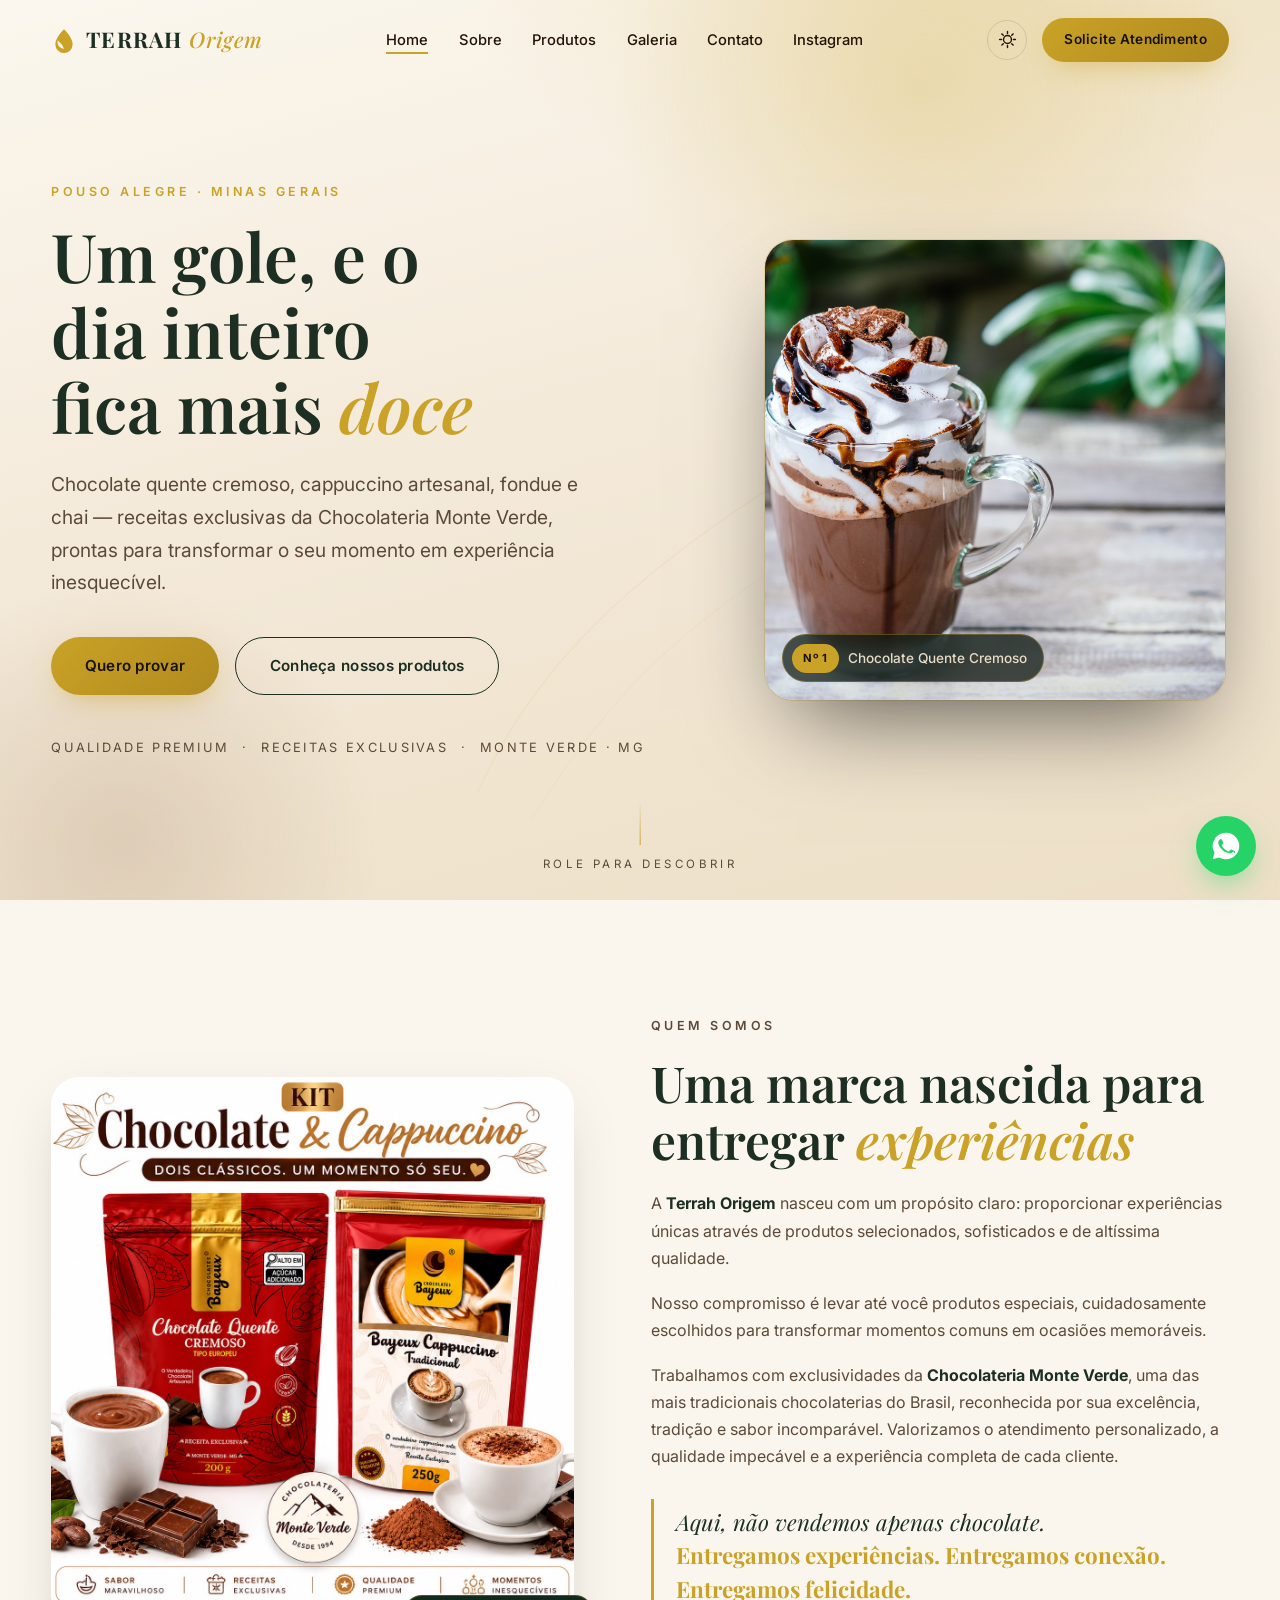
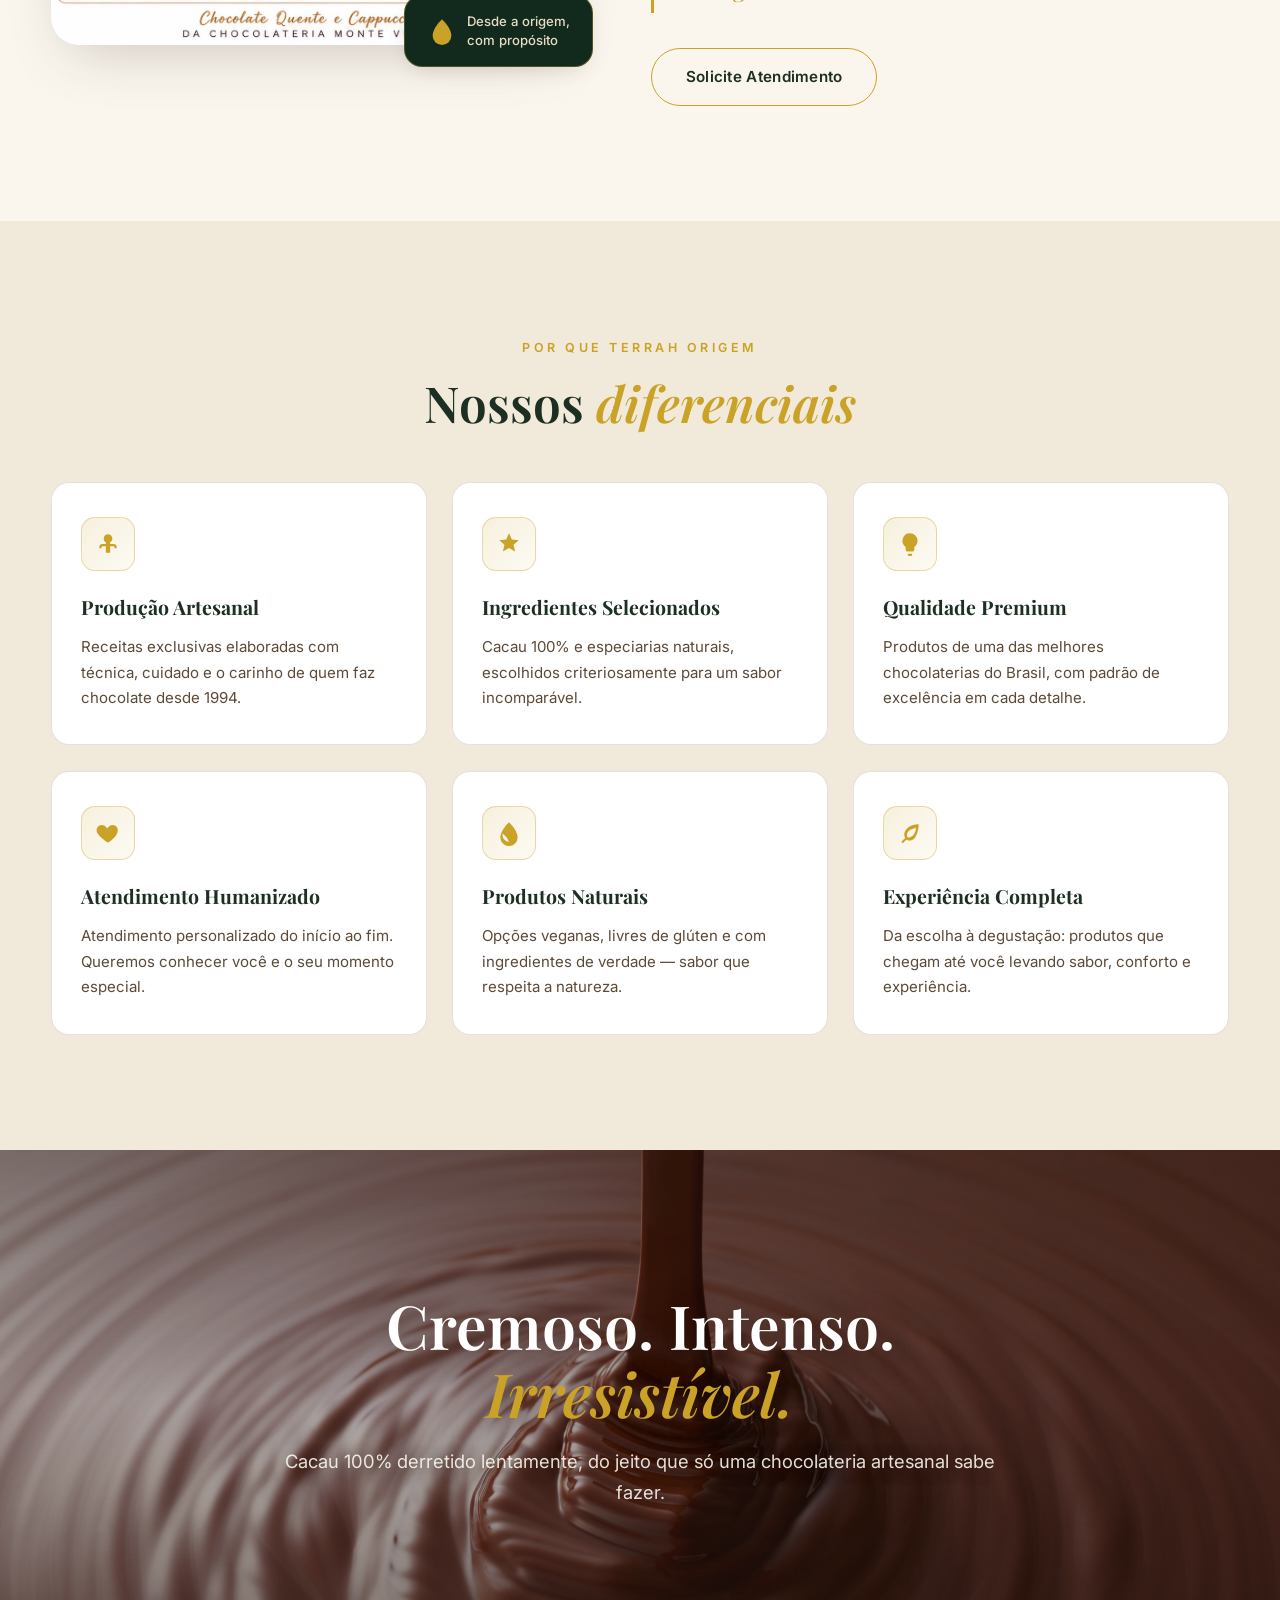
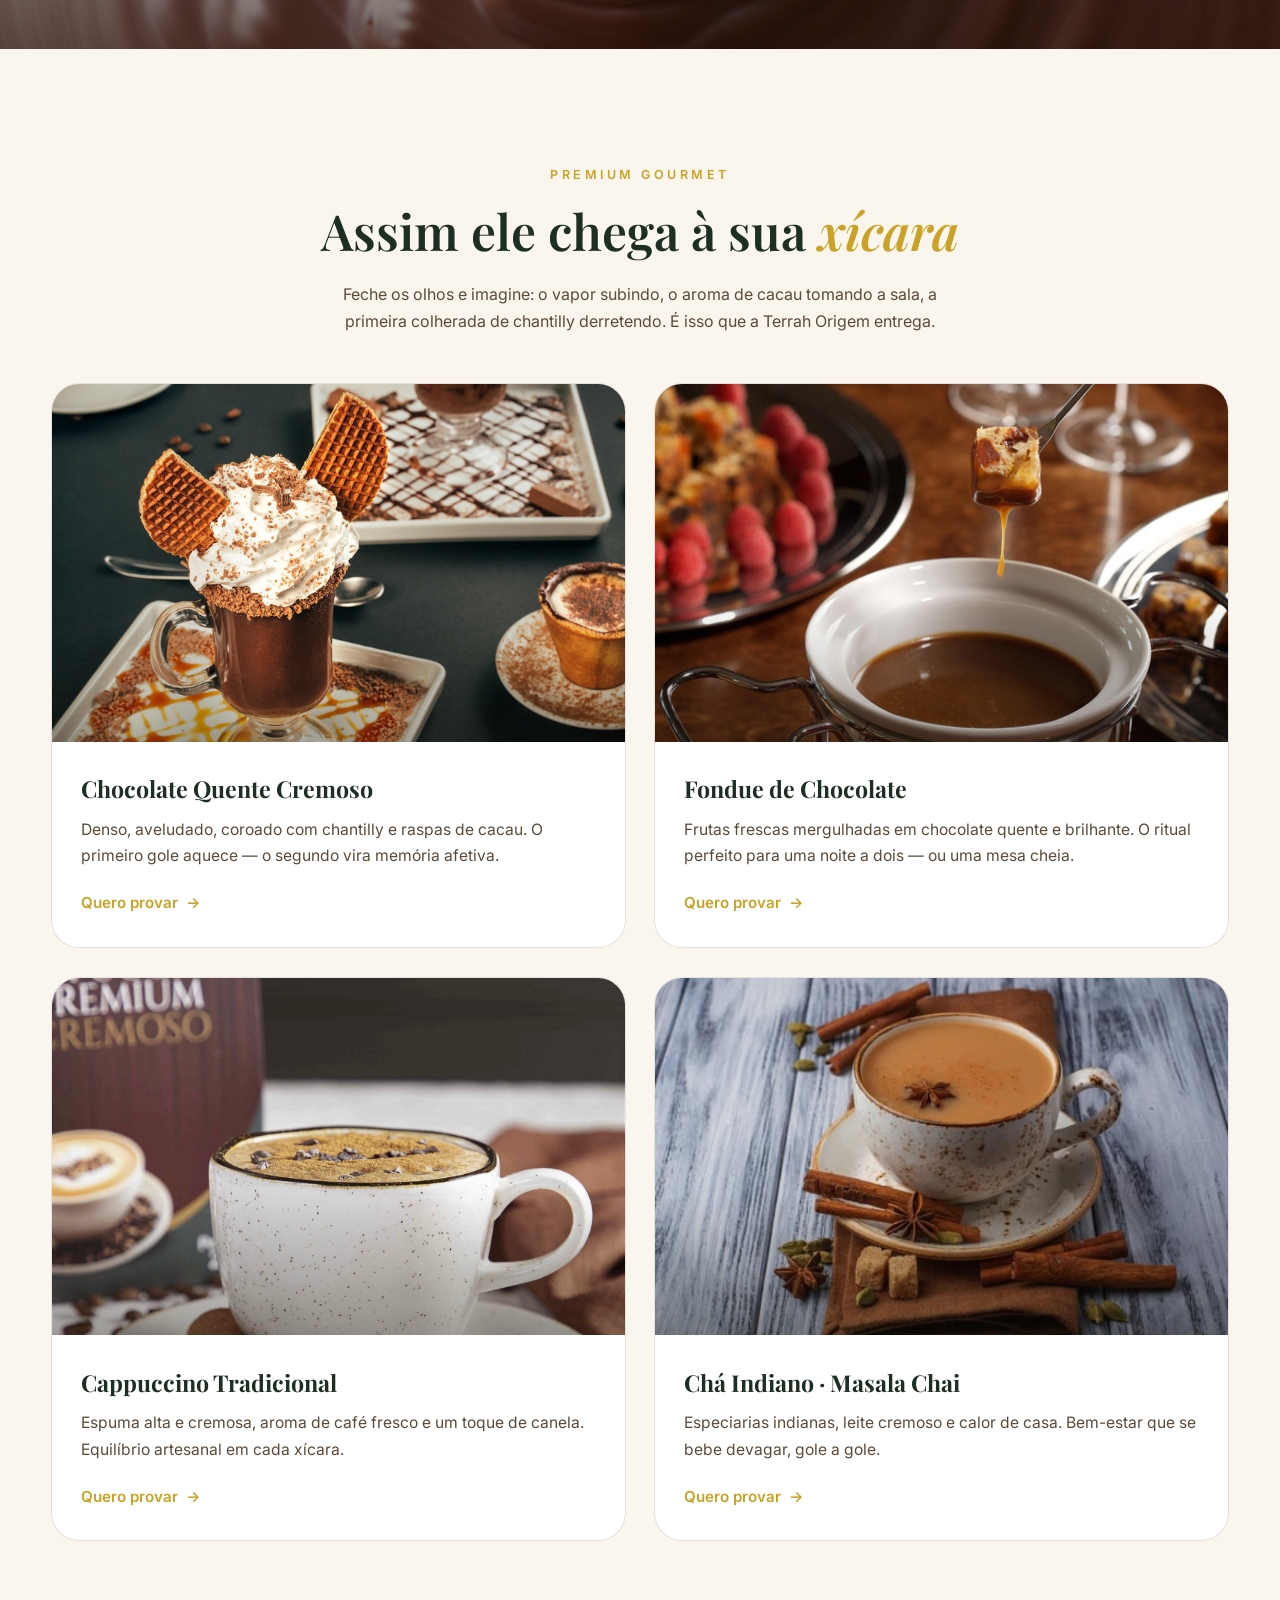
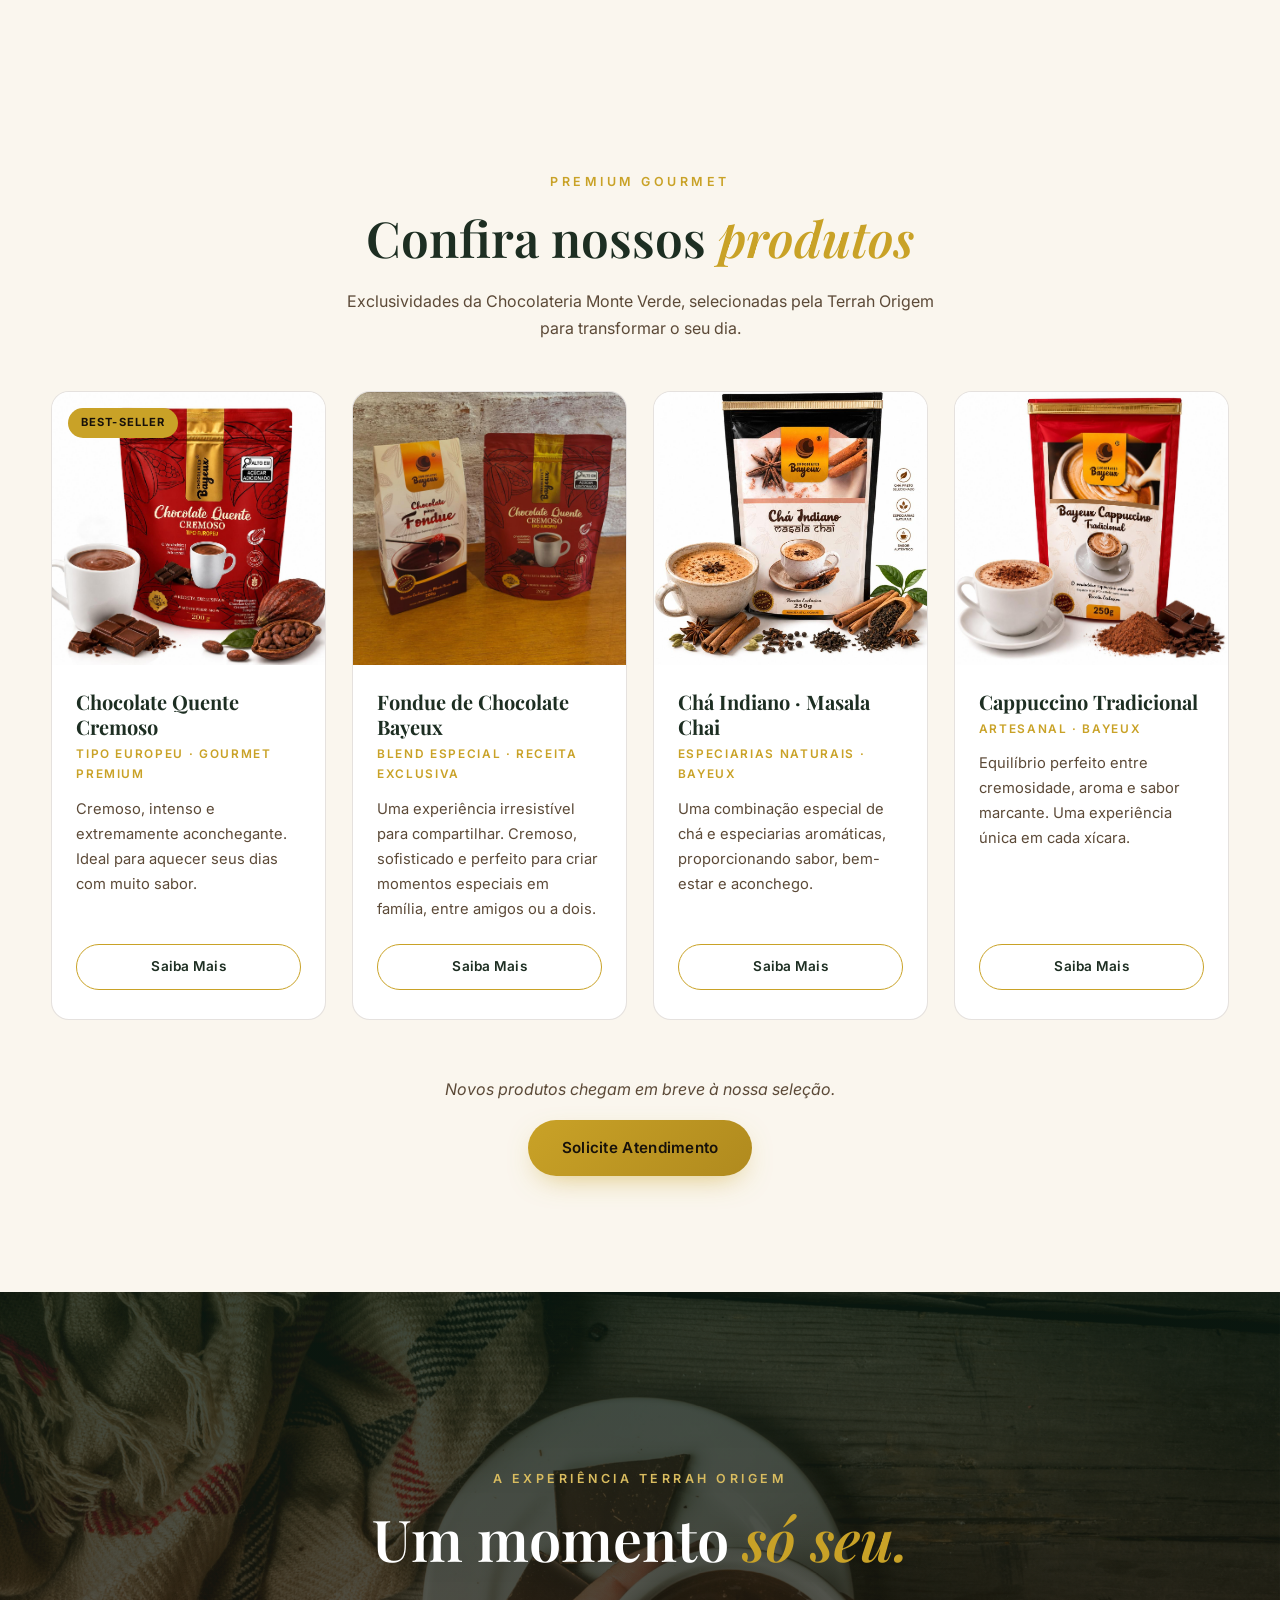
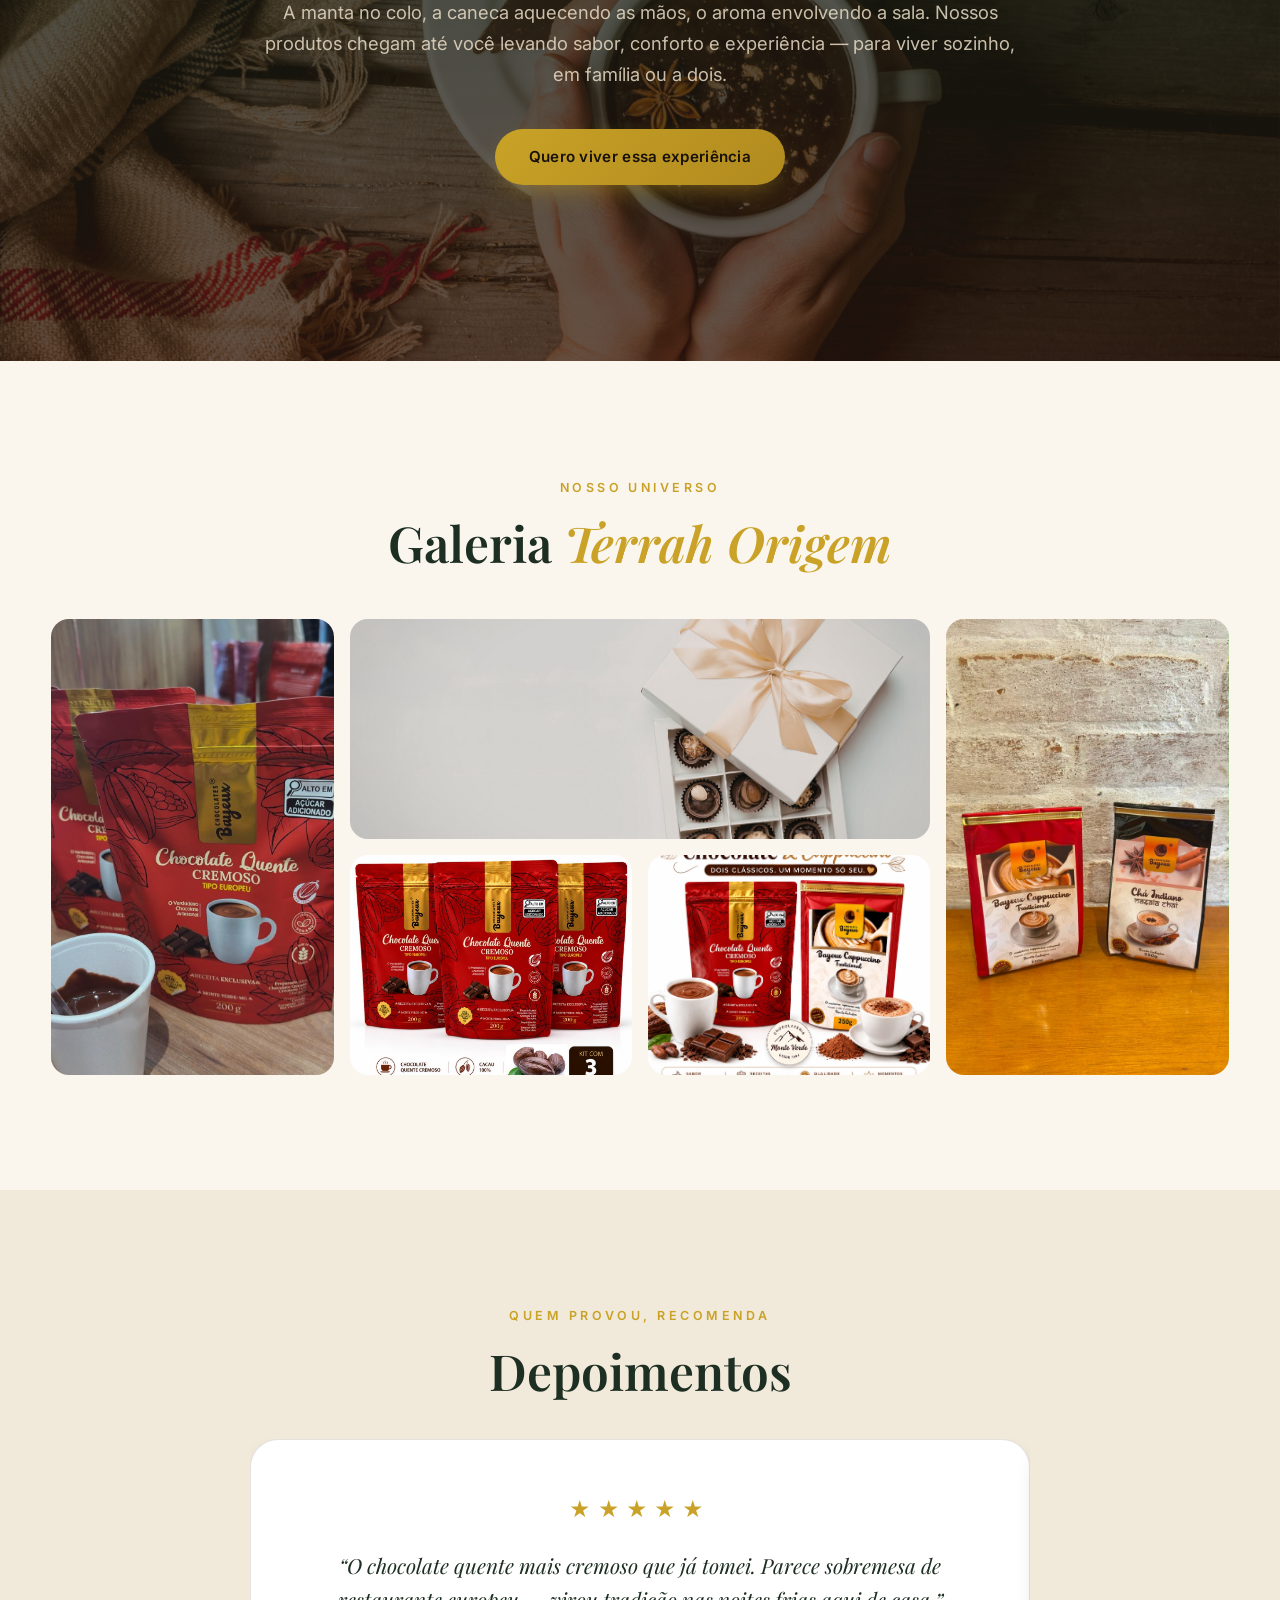
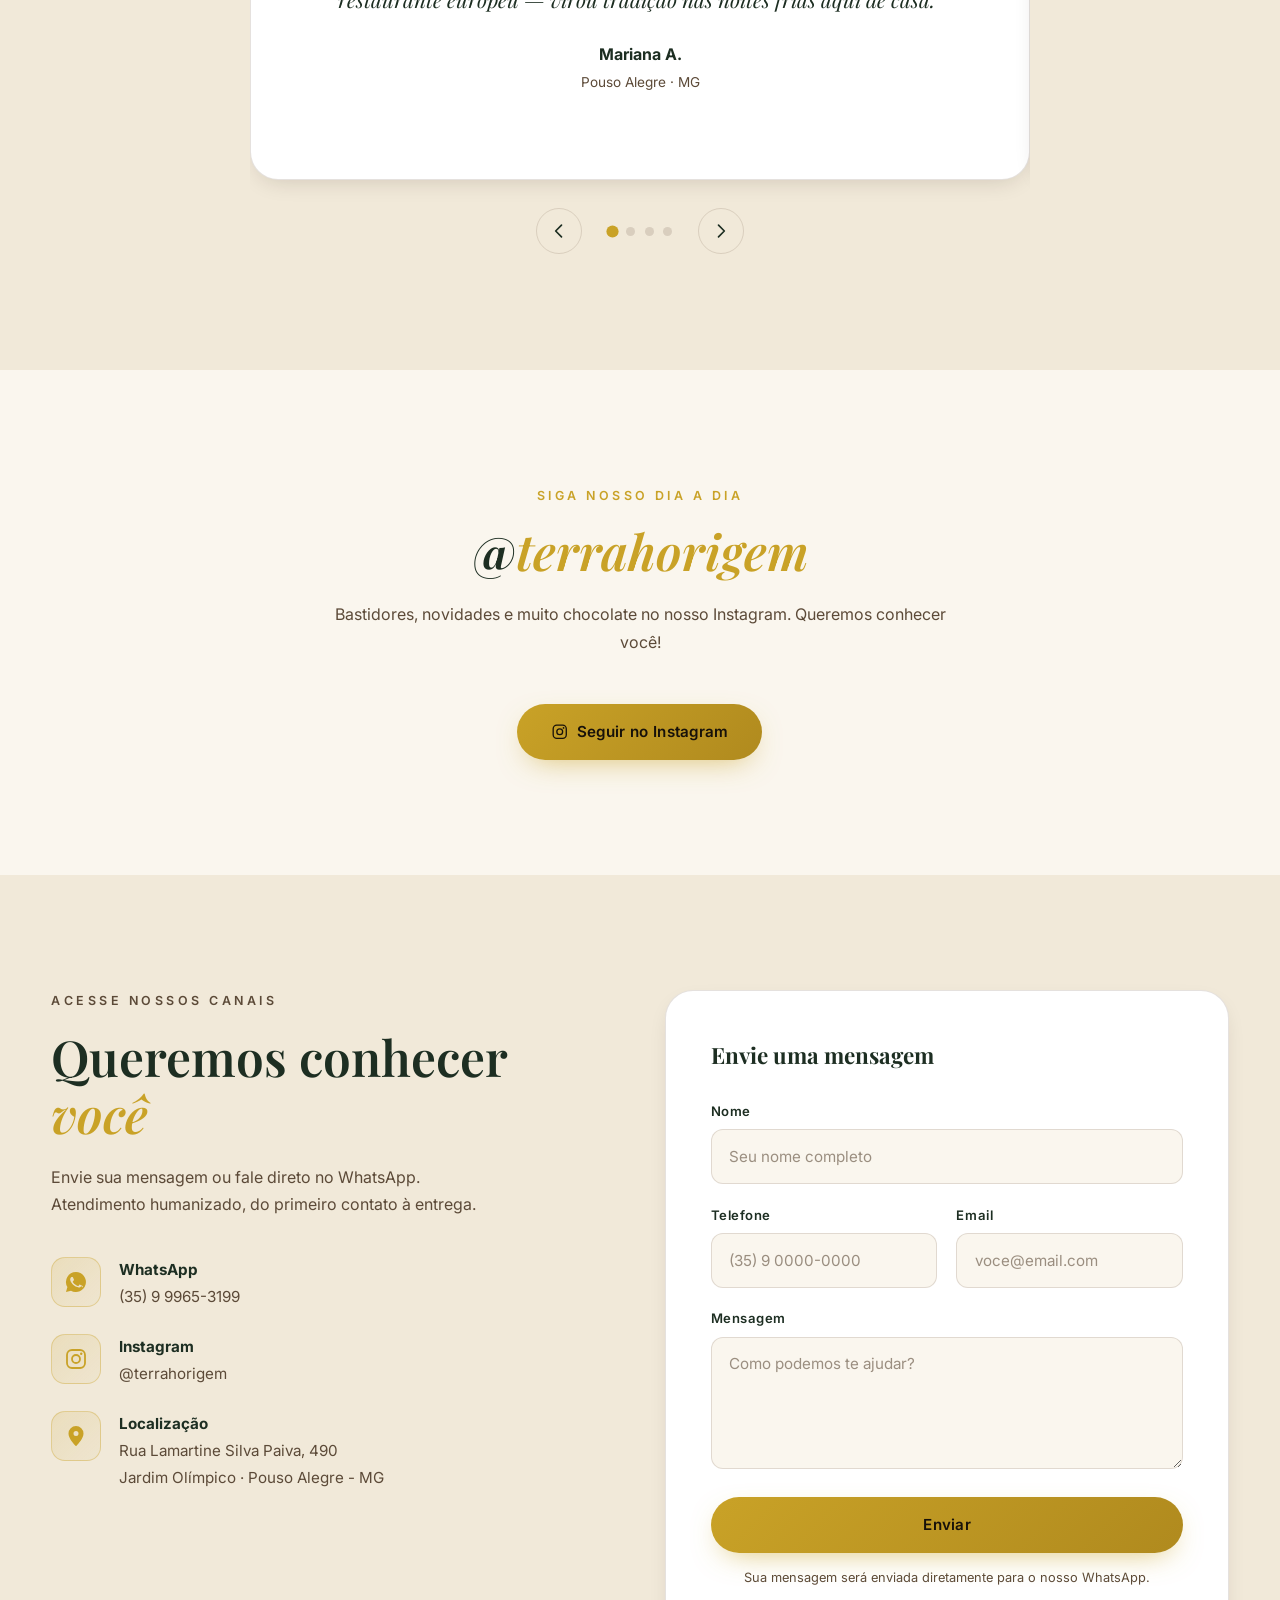
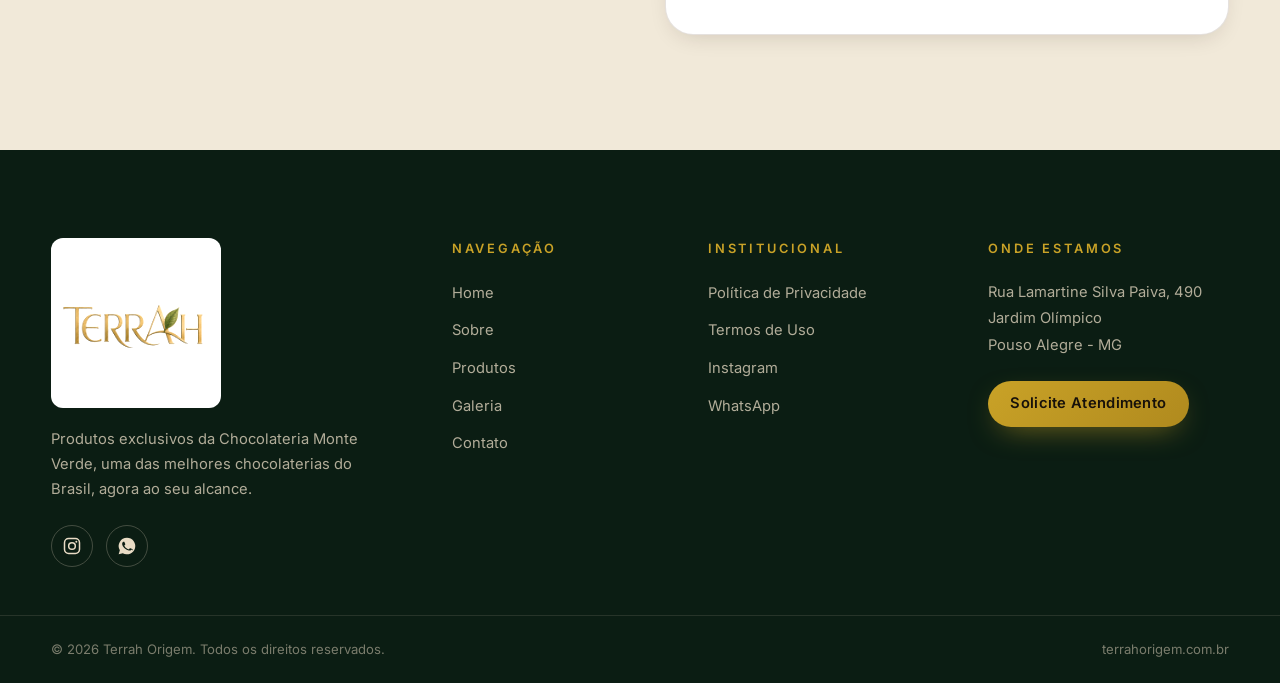
==== index.html @ 40660ec0 "Site institucional Terrah Origem Co-Authored-By: Claude Fable 5 <noreply@anthropic.com>" ====
<!DOCTYPE html>
<html lang="pt-BR">
<head>
  <meta charset="UTF-8">
  <meta name="viewport" content="width=device-width, initial-scale=1.0">

  <!-- SEO -->
  <title>Terrah Origem — Experiências em Chocolate Premium | Pouso Alegre - MG</title>
  <meta name="description" content="Terrah Origem: produtos exclusivos da Chocolateria Monte Verde, uma das melhores chocolaterias do Brasil. Chocolate quente cremoso, cappuccino artesanal, fondue e chá indiano. Transforme momentos simples em experiências inesquecíveis.">
  <meta name="keywords" content="Terrah Origem, chocolate premium, chocolate quente cremoso, cappuccino artesanal, fondue de chocolate, masala chai, Chocolateria Monte Verde, Bayeux, Pouso Alegre MG">
  <link rel="canonical" href="https://www.terrahorigem.com.br/">
  <meta name="robots" content="index, follow">
  <meta name="theme-color" content="#122A1D">

  <!-- Open Graph -->
  <meta property="og:type" content="website">
  <meta property="og:url" content="https://www.terrahorigem.com.br/">
  <meta property="og:title" content="Terrah Origem — Experiências em Chocolate Premium">
  <meta property="og:description" content="Produtos exclusivos da Chocolateria Monte Verde, agora ao seu alcance. Transforme momentos simples em experiências inesquecíveis.">
  <meta property="og:image" content="https://www.terrahorigem.com.br/img/chocolate-quente-servido.jpg">
  <meta property="og:locale" content="pt_BR">
  <meta property="og:site_name" content="Terrah Origem">

  <!-- Twitter Cards -->
  <meta name="twitter:card" content="summary_large_image">
  <meta name="twitter:title" content="Terrah Origem — Experiências em Chocolate Premium">
  <meta name="twitter:description" content="Produtos exclusivos da Chocolateria Monte Verde, agora ao seu alcance.">
  <meta name="twitter:image" content="https://www.terrahorigem.com.br/img/chocolate-quente-servido.jpg">

  <!-- Favicon -->
  <link rel="icon" type="image/svg+xml" href="favicon.svg">

  <!-- Fonts -->
  <link rel="preconnect" href="https://fonts.googleapis.com">
  <link rel="preconnect" href="https://fonts.gstatic.com" crossorigin>
  <link href="https://fonts.googleapis.com/css2?family=Playfair+Display:ital,wght@0,500;0,600;0,700;1,500&family=Inter:wght@400;500;600&display=swap" rel="stylesheet">

  <link rel="stylesheet" href="css/style.css">

  <!-- JSON-LD: Organization + LocalBusiness -->
  <script type="application/ld+json">
  {
    "@context": "https://schema.org",
    "@graph": [
      {
        "@type": "Organization",
        "@id": "https://www.terrahorigem.com.br/#organization",
        "name": "Terrah Origem",
        "url": "https://www.terrahorigem.com.br/",
        "logo": "https://www.terrahorigem.com.br/img/logo-terrah.jpg",
        "slogan": "Transforme momentos simples em experiências inesquecíveis",
        "sameAs": ["https://www.instagram.com/terrahorigem"]
      },
      {
        "@type": "LocalBusiness",
        "@id": "https://www.terrahorigem.com.br/#localbusiness",
        "name": "Terrah Origem",
        "image": "https://www.terrahorigem.com.br/img/kit-chocolate-cappuccino.jpg",
        "url": "https://www.terrahorigem.com.br/",
        "telephone": "+5535999653199",
        "priceRange": "$$",
        "address": {
          "@type": "PostalAddress",
          "streetAddress": "Rua Lamartine Silva Paiva, 490 - Jardim Olímpico",
          "addressLocality": "Pouso Alegre",
          "addressRegion": "MG",
          "addressCountry": "BR"
        },
        "parentOrganization": { "@id": "https://www.terrahorigem.com.br/#organization" }
      }
    ]
  }
  </script>
</head>
<body>

  <a class="skip-link" href="#conteudo">Ir para o conteúdo</a>

  <!-- ============ HEADER ============ -->
  <header class="header" id="header">
    <nav class="nav container" aria-label="Navegação principal">
      <a href="#inicio" class="brand" aria-label="Terrah Origem — início">
        <svg class="brand__leaf" viewBox="0 0 24 24" aria-hidden="true"><path d="M12 2C7 7 4 12 4 16a8 8 0 0 0 16 0c0-4-3-9-8-14Zm0 18a6 6 0 0 1-6-6c0-.5.05-1 .16-1.6C8.5 14.6 10.9 16.5 12 20Z" fill="currentColor"/></svg>
        <span class="brand__name">Terrah <em>Origem</em></span>
      </a>

      <ul class="nav__list" id="navList">
        <li><a class="nav__link" href="#inicio">Home</a></li>
        <li><a class="nav__link" href="#sobre">Sobre</a></li>
        <li><a class="nav__link" href="#produtos">Produtos</a></li>
        <li><a class="nav__link" href="#galeria">Galeria</a></li>
        <li><a class="nav__link" href="#contato">Contato</a></li>
        <li><a class="nav__link" href="https://www.instagram.com/terrahorigem" target="_blank" rel="noopener">Instagram</a></li>
      </ul>

      <div class="nav__actions">
        <button class="theme-toggle" id="themeToggle" aria-label="Alternar modo escuro" title="Modo claro / escuro">
          <svg class="icon-sun" viewBox="0 0 24 24" aria-hidden="true"><circle cx="12" cy="12" r="5" fill="none" stroke="currentColor" stroke-width="1.8"/><path d="M12 2v2.5M12 19.5V22M4.9 4.9l1.8 1.8M17.3 17.3l1.8 1.8M2 12h2.5M19.5 12H22M4.9 19.1l1.8-1.8M17.3 6.7l1.8-1.8" stroke="currentColor" stroke-width="1.8" stroke-linecap="round"/></svg>
          <svg class="icon-moon" viewBox="0 0 24 24" aria-hidden="true"><path d="M20.5 14.5A8.5 8.5 0 0 1 9.5 3.5a8.5 8.5 0 1 0 11 11Z" fill="none" stroke="currentColor" stroke-width="1.8" stroke-linejoin="round"/></svg>
        </button>
        <a class="btn btn--gold btn--sm nav__cta" href="https://wa.me/5535999653199?text=Ol%C3%A1!%20Vim%20pelo%20site%20da%20Terrah%20Origem%20e%20gostaria%20de%20um%20atendimento." target="_blank" rel="noopener">Solicite Atendimento</a>
        <button class="nav__burger" id="navBurger" aria-label="Abrir menu" aria-expanded="false" aria-controls="navList">
          <span></span><span></span><span></span>
        </button>
      </div>
    </nav>
  </header>

  <main id="conteudo">

    <!-- ============ HERO ============ -->
    <section class="hero" id="inicio" aria-label="Apresentação Terrah Origem">
      <div class="hero__bg" aria-hidden="true">
        <span class="hero__glow hero__glow--1"></span>
        <span class="hero__glow hero__glow--2"></span>
        <svg class="hero__leaves" viewBox="0 0 400 400" aria-hidden="true"><path d="M80 320c40-90 110-160 240-240" stroke="currentColor" stroke-width="1" fill="none" opacity=".35"/><path d="M120 340c50-80 100-140 220-210" stroke="currentColor" stroke-width="1" fill="none" opacity=".2"/></svg>
      </div>

      <div class="container hero__grid">
        <div class="hero__content">
          <p class="eyebrow reveal">Pouso Alegre · Minas Gerais</p>
          <h1 class="hero__title reveal delay-1">Um gole, e o dia inteiro fica mais <span class="text-gold">doce</span></h1>
          <p class="hero__subtitle reveal delay-2">Chocolate quente cremoso, cappuccino artesanal, fondue e chai — receitas exclusivas da Chocolateria Monte Verde, prontas para transformar o seu momento em experiência inesquecível.</p>
          <div class="hero__actions reveal delay-3">
            <a href="#gourmet" class="btn btn--gold">Quero provar</a>
            <a href="#produtos" class="btn btn--ghost">Conheça nossos produtos</a>
          </div>
          <ul class="hero__badges reveal delay-4" aria-label="Selos de qualidade">
            <li>Qualidade Premium</li>
            <li aria-hidden="true">·</li>
            <li>Receitas Exclusivas</li>
            <li aria-hidden="true">·</li>
            <li>Monte Verde · MG</li>
          </ul>
        </div>

        <div class="hero__visual reveal delay-2" data-parallax="0.06">
          <figure class="hero__card">
            <img src="img/chocolate-quente-servido.jpg" alt="Chocolate quente cremoso servido com chantilly, calda de chocolate e cacau polvilhado" width="640" height="640" fetchpriority="high">
            <figcaption class="hero__tag"><span>Nº 1</span> Chocolate Quente Cremoso</figcaption>
          </figure>
        </div>
      </div>

      <a class="hero__scroll" href="#sobre" aria-label="Rolar para a próxima seção">
        <span class="hero__scroll-line" aria-hidden="true"></span> role para descobrir
      </a>
    </section>

    <!-- ============ SOBRE ============ -->
    <section class="about section" id="sobre">
      <div class="container about__grid">
        <div class="about__media reveal">
          <img src="img/kit-chocolate-cappuccino.jpg" alt="Kit Chocolate Quente e Cappuccino da Chocolateria Monte Verde" loading="lazy" width="900" height="900">
          <div class="about__stamp" aria-hidden="true">
            <svg viewBox="0 0 24 24"><path d="M12 2C7 7 4 12 4 16a8 8 0 0 0 16 0c0-4-3-9-8-14Z" fill="currentColor"/></svg>
            <span>Desde a origem,<br>com propósito</span>
          </div>
        </div>

        <div class="about__content">
          <p class="eyebrow reveal">Quem somos</p>
          <h2 class="section__title reveal delay-1">Uma marca nascida para entregar <span class="text-gold">experiências</span></h2>
          <p class="reveal delay-2">A <strong>Terrah Origem</strong> nasceu com um propósito claro: proporcionar experiências únicas através de produtos selecionados, sofisticados e de altíssima qualidade.</p>
          <p class="reveal delay-2">Nosso compromisso é levar até você produtos especiais, cuidadosamente escolhidos para transformar momentos comuns em ocasiões memoráveis.</p>
          <p class="reveal delay-3">Trabalhamos com exclusividades da <strong>Chocolateria Monte Verde</strong>, uma das mais tradicionais chocolaterias do Brasil, reconhecida por sua excelência, tradição e sabor incomparável. Valorizamos o atendimento personalizado, a qualidade impecável e a experiência completa de cada cliente.</p>

          <blockquote class="about__quote reveal delay-3">
            Aqui, não vendemos apenas chocolate.<br>
            <strong>Entregamos experiências. Entregamos conexão. Entregamos felicidade.</strong>
          </blockquote>

          <a href="https://wa.me/5535999653199?text=Ol%C3%A1!%20Quero%20conhecer%20os%20produtos%20da%20Terrah%20Origem." class="btn btn--outline reveal delay-4" target="_blank" rel="noopener">Solicite Atendimento</a>
        </div>
      </div>
    </section>

    <!-- ============ DIFERENCIAIS ============ -->
    <section class="features section section--tinted" aria-labelledby="dif-title">
      <div class="container">
        <p class="eyebrow center reveal">Por que Terrah Origem</p>
        <h2 class="section__title center reveal delay-1" id="dif-title">Nossos <span class="text-gold">diferenciais</span></h2>

        <div class="features__grid">
          <article class="feature-card reveal">
            <div class="feature-card__icon" aria-hidden="true"><svg viewBox="0 0 24 24"><path d="M12 3a4 4 0 0 1 4 4c0 1.5-.8 2.7-2 3.4V12h3a3 3 0 0 1 3 3v1h-2v-1a1 1 0 0 0-1-1h-3v6h-4v-6H7a1 1 0 0 0-1 1v1H4v-1a3 3 0 0 1 3-3h3v-1.6A4 4 0 0 1 12 3Z" fill="currentColor"/></svg></div>
            <h3>Produção Artesanal</h3>
            <p>Receitas exclusivas elaboradas com técnica, cuidado e o carinho de quem faz chocolate desde 1994.</p>
          </article>

          <article class="feature-card reveal delay-1">
            <div class="feature-card__icon" aria-hidden="true"><svg viewBox="0 0 24 24"><path d="m12 2 2.6 5.9 6.4.6-4.8 4.3 1.4 6.2L12 15.8 6.4 19l1.4-6.2L3 8.5l6.4-.6L12 2Z" fill="currentColor"/></svg></div>
            <h3>Ingredientes Selecionados</h3>
            <p>Cacau 100% e especiarias naturais, escolhidos criteriosamente para um sabor incomparável.</p>
          </article>

          <article class="feature-card reveal delay-2">
            <div class="feature-card__icon" aria-hidden="true"><svg viewBox="0 0 24 24"><path d="M12 2a7 7 0 0 1 7 7c0 2.4-1.2 4.4-3 5.7V17a2 2 0 0 1-2 2h-4a2 2 0 0 1-2-2v-2.3A7 7 0 0 1 12 2Zm-2 19h4v1a1 1 0 0 1-1 1h-2a1 1 0 0 1-1-1v-1Z" fill="currentColor"/></svg></div>
            <h3>Qualidade Premium</h3>
            <p>Produtos de uma das melhores chocolaterias do Brasil, com padrão de excelência em cada detalhe.</p>
          </article>

          <article class="feature-card reveal">
            <div class="feature-card__icon" aria-hidden="true"><svg viewBox="0 0 24 24"><path d="M12 21s-7.5-4.6-10-9.2C.5 8 2.6 4.5 6.2 4.5c2 0 3.6 1 4.6 2.6.2.4.8.4 1 0 1-1.6 2.6-2.6 4.6-2.6 3.6 0 5.7 3.5 4.2 7.3C19.5 16.4 12 21 12 21Z" fill="currentColor"/></svg></div>
            <h3>Atendimento Humanizado</h3>
            <p>Atendimento personalizado do início ao fim. Queremos conhecer você e o seu momento especial.</p>
          </article>

          <article class="feature-card reveal delay-1">
            <div class="feature-card__icon" aria-hidden="true"><svg viewBox="0 0 24 24"><path d="M12 2C7 7 4 12 4 16a8 8 0 0 0 16 0c0-4-3-9-8-14Zm0 18a6 6 0 0 1-6-6c0-.5.05-1 .16-1.6C8.5 14.6 10.9 16.5 12 20Z" fill="currentColor"/></svg></div>
            <h3>Produtos Naturais</h3>
            <p>Opções veganas, livres de glúten e com ingredientes de verdade — sabor que respeita a natureza.</p>
          </article>

          <article class="feature-card reveal delay-2">
            <div class="feature-card__icon" aria-hidden="true"><svg viewBox="0 0 24 24"><path d="M20 4s-7 0-11 4c-2.5 2.5-3 6-1.5 8.5L4 20l1.4 1.4 3.1-3.1C11 19.5 14 19 16 17c4-4 4-13 4-13ZM9.9 16.1C8.5 14.7 9 12 11 10c1.6-1.6 4.6-2.3 6.6-2.6-.3 2-1 5-2.6 6.6-2 2-4.7 2.5-5.1 2.1Z" fill="currentColor"/></svg></div>
            <h3>Experiência Completa</h3>
            <p>Da escolha à degustação: produtos que chegam até você levando sabor, conforto e experiência.</p>
          </article>
        </div>
      </div>
    </section>

    <!-- ============ FAIXA CHOCOLATE ============ -->
    <section class="choco-band" aria-labelledby="choco-title">
      <div class="choco-band__bg" data-parallax-bg aria-hidden="true"></div>
      <div class="choco-band__overlay" aria-hidden="true"></div>
      <div class="container choco-band__content">
        <h2 class="choco-band__title reveal" id="choco-title">Cremoso. Intenso.<br><span class="text-gold">Irresistível.</span></h2>
        <p class="choco-band__text reveal delay-1">Cacau 100% derretido lentamente, do jeito que só uma chocolateria artesanal sabe fazer.</p>
      </div>
    </section>

    <!-- ============ PREMIUM GOURMET (PRODUTO ACABADO) ============ -->
    <section class="gourmet section" id="gourmet" aria-labelledby="gourmet-title">
      <div class="container">
        <p class="eyebrow center reveal">Premium Gourmet</p>
        <h2 class="section__title center reveal delay-1" id="gourmet-title">Assim ele chega à sua <span class="text-gold">xícara</span></h2>
        <p class="section__lead center reveal delay-2">Feche os olhos e imagine: o vapor subindo, o aroma de cacau tomando a sala, a primeira colherada de chantilly derretendo. É isso que a Terrah Origem entrega.</p>

        <div class="gourmet__grid">
          <article class="gourmet-card reveal">
            <div class="gourmet-card__media">
              <img src="img/chocolate-gourmet-servido.jpg" alt="Chocolate quente gourmet servido em taça com chantilly, raspas de chocolate e waffles" loading="lazy" width="768" height="512">
            </div>
            <div class="gourmet-card__body">
              <h3>Chocolate Quente Cremoso</h3>
              <p>Denso, aveludado, coroado com chantilly e raspas de cacau. O primeiro gole aquece — o segundo vira memória afetiva.</p>
              <a class="gourmet-card__cta" href="https://wa.me/5535999653199?text=Ol%C3%A1!%20Quero%20provar%20o%20Chocolate%20Quente%20Cremoso%20da%20Terrah%20Origem." target="_blank" rel="noopener">Quero provar <span aria-hidden="true">→</span></a>
            </div>
          </article>

          <article class="gourmet-card reveal delay-1">
            <div class="gourmet-card__media">
              <img src="img/fondue-servido.jpg" alt="Fondue de chocolate servido em rechaud com frutas e pedaços de bolo mergulhados na calda" loading="lazy" width="560" height="837">
            </div>
            <div class="gourmet-card__body">
              <h3>Fondue de Chocolate</h3>
              <p>Frutas frescas mergulhadas em chocolate quente e brilhante. O ritual perfeito para uma noite a dois — ou uma mesa cheia.</p>
              <a class="gourmet-card__cta" href="https://wa.me/5535999653199?text=Ol%C3%A1!%20Quero%20provar%20o%20Fondue%20de%20Chocolate%20Bayeux." target="_blank" rel="noopener">Quero provar <span aria-hidden="true">→</span></a>
            </div>
          </article>

          <article class="gourmet-card reveal delay-2">
            <div class="gourmet-card__media">
              <img src="img/cappuccino-servido.jpg" alt="Cappuccino cremoso servido em xícara com espuma, cacau e canela em pau" loading="lazy" width="750" height="750">
            </div>
            <div class="gourmet-card__body">
              <h3>Cappuccino Tradicional</h3>
              <p>Espuma alta e cremosa, aroma de café fresco e um toque de canela. Equilíbrio artesanal em cada xícara.</p>
              <a class="gourmet-card__cta" href="https://wa.me/5535999653199?text=Ol%C3%A1!%20Quero%20provar%20o%20Cappuccino%20Tradicional%20Bayeux." target="_blank" rel="noopener">Quero provar <span aria-hidden="true">→</span></a>
            </div>
          </article>

          <article class="gourmet-card reveal delay-3">
            <div class="gourmet-card__media">
              <img src="img/cha-servido.jpg" alt="Chá indiano masala chai servido em xícara com canela, anis estrelado e especiarias ao redor" loading="lazy" width="525" height="350">
            </div>
            <div class="gourmet-card__body">
              <h3>Chá Indiano · Masala Chai</h3>
              <p>Especiarias indianas, leite cremoso e calor de casa. Bem-estar que se bebe devagar, gole a gole.</p>
              <a class="gourmet-card__cta" href="https://wa.me/5535999653199?text=Ol%C3%A1!%20Quero%20provar%20o%20Ch%C3%A1%20Indiano%20Masala%20Chai." target="_blank" rel="noopener">Quero provar <span aria-hidden="true">→</span></a>
            </div>
          </article>
        </div>
      </div>
    </section>

    <!-- ============ PRODUTOS ============ -->
    <section class="products section" id="produtos" aria-labelledby="prod-title">
      <div class="container">
        <p class="eyebrow center reveal">Premium Gourmet</p>
        <h2 class="section__title center reveal delay-1" id="prod-title">Confira nossos <span class="text-gold">produtos</span></h2>
        <p class="section__lead center reveal delay-2">Exclusividades da Chocolateria Monte Verde, selecionadas pela Terrah Origem para transformar o seu dia.</p>

        <div class="products__grid">
          <article class="product-card reveal">
            <div class="product-card__media">
              <img src="img/chocolate-quente-cremoso.jpg" alt="Chocolate Quente Cremoso Tipo Europeu Bayeux 200g" loading="lazy" width="640" height="640">
              <span class="product-card__badge">Best-seller</span>
            </div>
            <div class="product-card__body">
              <h3>Chocolate Quente Cremoso</h3>
              <p class="product-card__type">Tipo Europeu · Gourmet Premium</p>
              <p>Cremoso, intenso e extremamente aconchegante. Ideal para aquecer seus dias com muito sabor.</p>
              <a class="btn btn--outline btn--sm" href="https://wa.me/5535999653199?text=Ol%C3%A1!%20Tenho%20interesse%20no%20Chocolate%20Quente%20Cremoso%20Tipo%20Europeu." target="_blank" rel="noopener">Saiba Mais</a>
            </div>
          </article>

          <article class="product-card reveal delay-1">
            <div class="product-card__media">
              <img src="img/fondue-e-chocolate.jpg" alt="Chocolate para Fondue Bayeux 200g — blend de chocolates especiais" loading="lazy" width="640" height="640">
            </div>
            <div class="product-card__body">
              <h3>Fondue de Chocolate Bayeux</h3>
              <p class="product-card__type">Blend Especial · Receita Exclusiva</p>
              <p>Uma experiência irresistível para compartilhar. Cremoso, sofisticado e perfeito para criar momentos especiais em família, entre amigos ou a dois.</p>
              <a class="btn btn--outline btn--sm" href="https://wa.me/5535999653199?text=Ol%C3%A1!%20Tenho%20interesse%20no%20Fondue%20de%20Chocolate%20Bayeux." target="_blank" rel="noopener">Saiba Mais</a>
            </div>
          </article>

          <article class="product-card reveal delay-2">
            <div class="product-card__media">
              <img src="img/cha-indiano-masala.jpg" alt="Chá Indiano Masala Chai Bayeux 250g com especiarias naturais" loading="lazy" width="640" height="640">
            </div>
            <div class="product-card__body">
              <h3>Chá Indiano · Masala Chai</h3>
              <p class="product-card__type">Especiarias Naturais · Bayeux</p>
              <p>Uma combinação especial de chá e especiarias aromáticas, proporcionando sabor, bem-estar e aconchego.</p>
              <a class="btn btn--outline btn--sm" href="https://wa.me/5535999653199?text=Ol%C3%A1!%20Tenho%20interesse%20no%20Ch%C3%A1%20Indiano%20Masala%20Chai." target="_blank" rel="noopener">Saiba Mais</a>
            </div>
          </article>

          <article class="product-card reveal delay-3">
            <div class="product-card__media">
              <img src="img/cappuccino-tradicional.jpg" alt="Bayeux Cappuccino Tradicional 250g — cappuccino artesanal premium" loading="lazy" width="640" height="640">
            </div>
            <div class="product-card__body">
              <h3>Cappuccino Tradicional</h3>
              <p class="product-card__type">Artesanal · Bayeux</p>
              <p>Equilíbrio perfeito entre cremosidade, aroma e sabor marcante. Uma experiência única em cada xícara.</p>
              <a class="btn btn--outline btn--sm" href="https://wa.me/5535999653199?text=Ol%C3%A1!%20Tenho%20interesse%20no%20Cappuccino%20Tradicional%20Bayeux." target="_blank" rel="noopener">Saiba Mais</a>
            </div>
          </article>
        </div>

        <div class="products__cta reveal">
          <p>Novos produtos chegam em breve à nossa seleção.</p>
          <a class="btn btn--gold" href="https://wa.me/5535999653199?text=Ol%C3%A1!%20Quero%20fazer%20um%20pedido%20Terrah%20Origem." target="_blank" rel="noopener">Solicite Atendimento</a>
        </div>
      </div>
    </section>

    <!-- ============ EXPERIÊNCIA ============ -->
    <section class="experience" aria-labelledby="exp-title">
      <div class="experience__bg" data-parallax-bg aria-hidden="true"></div>
      <div class="experience__overlay" aria-hidden="true"></div>
      <div class="container experience__content">
        <p class="eyebrow eyebrow--light reveal">A experiência Terrah Origem</p>
        <h2 class="experience__title reveal delay-1" id="exp-title">Um momento <span class="text-gold">só seu.</span></h2>
        <p class="experience__text reveal delay-2">A manta no colo, a caneca aquecendo as mãos, o aroma envolvendo a sala. Nossos produtos chegam até você levando sabor, conforto e experiência — para viver sozinho, em família ou a dois.</p>
        <a href="https://wa.me/5535999653199?text=Ol%C3%A1!%20Quero%20viver%20a%20experi%C3%AAncia%20Terrah%20Origem." class="btn btn--gold reveal delay-3" target="_blank" rel="noopener">Quero viver essa experiência</a>
      </div>
    </section>

    <!-- ============ GALERIA ============ -->
    <section class="gallery section" id="galeria" aria-labelledby="gal-title">
      <div class="container">
        <p class="eyebrow center reveal">Nosso universo</p>
        <h2 class="section__title center reveal delay-1" id="gal-title">Galeria <span class="text-gold">Terrah Origem</span></h2>

        <div class="gallery__grid" id="galleryGrid">
          <button class="gallery__item g-tall reveal" data-full="img/degustacao.jpg" aria-label="Ampliar imagem: Degustação de chocolate quente">
            <img src="img/degustacao.jpg" alt="Degustação de chocolate quente cremoso servido em copo" loading="lazy" width="640" height="800">
          </button>
          <button class="gallery__item g-wide reveal delay-1" data-full="img/bombons-presente.jpg" aria-label="Ampliar imagem: Caixa de bombons para presente">
            <img src="img/bombons-presente.jpg" alt="Caixa de bombons artesanais para presente com laço dourado" loading="lazy" width="900" height="640">
          </button>
          <button class="gallery__item g-tall reveal delay-2" data-full="img/cappuccino-e-cha.jpg" aria-label="Ampliar imagem: Cappuccino e Chá Indiano">
            <img src="img/cappuccino-e-cha.jpg" alt="Embalagens de Cappuccino Tradicional e Chá Indiano em parede de tijolos" loading="lazy" width="640" height="800">
          </button>
          <button class="gallery__item reveal delay-1" data-full="img/kit-chocolate-quente.jpg" aria-label="Ampliar imagem: Kit com 3 unidades de Chocolate Quente">
            <img src="img/kit-chocolate-quente.jpg" alt="Kit com três unidades do Chocolate Quente Cremoso Tipo Europeu" loading="lazy" width="640" height="640">
          </button>
          <button class="gallery__item reveal delay-2" data-full="img/kit-chocolate-cappuccino.jpg" aria-label="Ampliar imagem: Kit Chocolate e Cappuccino">
            <img src="img/kit-chocolate-cappuccino.jpg" alt="Kit Chocolate Quente e Cappuccino — dois clássicos, um momento só seu" loading="lazy" width="640" height="640">
          </button>
        </div>
      </div>
    </section>

    <!-- ============ DEPOIMENTOS ============ -->
    <section class="testimonials section section--tinted" aria-labelledby="dep-title">
      <div class="container">
        <p class="eyebrow center reveal">Quem provou, recomenda</p>
        <h2 class="section__title center reveal delay-1" id="dep-title">Depoimentos</h2>

        <div class="slider reveal delay-2" id="slider" aria-roledescription="carrossel" aria-label="Depoimentos de clientes">
          <div class="slider__track" id="sliderTrack">
            <figure class="testimonial" role="group" aria-label="Depoimento 1 de 4">
              <div class="testimonial__stars" aria-label="5 de 5 estrelas">★★★★★</div>
              <blockquote>“O chocolate quente mais cremoso que já tomei. Parece sobremesa de restaurante europeu — virou tradição nas noites frias aqui de casa.”</blockquote>
              <figcaption><strong>Mariana A.</strong><span>Pouso Alegre · MG</span></figcaption>
            </figure>
            <figure class="testimonial" role="group" aria-label="Depoimento 2 de 4">
              <div class="testimonial__stars" aria-label="5 de 5 estrelas">★★★★★</div>
              <blockquote>“Comprei o fondue para um jantar a dois e foi um sucesso absoluto. Atendimento atencioso do começo ao fim. Recomendo de olhos fechados.”</blockquote>
              <figcaption><strong>Ricardo S.</strong><span>Itajubá · MG</span></figcaption>
            </figure>
            <figure class="testimonial" role="group" aria-label="Depoimento 3 de 4">
              <div class="testimonial__stars" aria-label="5 de 5 estrelas">★★★★★</div>
              <blockquote>“O Masala Chai é surpreendente: aroma incrível e sabor equilibrado. Presenteei minha mãe e ela já pediu de novo. Qualidade premium de verdade.”</blockquote>
              <figcaption><strong>Fernanda L.</strong><span>Santa Rita do Sapucaí · MG</span></figcaption>
            </figure>
            <figure class="testimonial" role="group" aria-label="Depoimento 4 de 4">
              <div class="testimonial__stars" aria-label="5 de 5 estrelas">★★★★★</div>
              <blockquote>“O cappuccino artesanal tem equilíbrio perfeito entre cremosidade e aroma. Se você valoriza produto bem feito, a Terrah Origem entrega.”</blockquote>
              <figcaption><strong>João Pedro M.</strong><span>Pouso Alegre · MG</span></figcaption>
            </figure>
          </div>

          <div class="slider__controls">
            <button class="slider__arrow" id="prevSlide" aria-label="Depoimento anterior"><svg viewBox="0 0 24 24"><path d="M15 5l-7 7 7 7" fill="none" stroke="currentColor" stroke-width="2" stroke-linecap="round" stroke-linejoin="round"/></svg></button>
            <div class="slider__dots" id="sliderDots" role="tablist" aria-label="Escolher depoimento"></div>
            <button class="slider__arrow" id="nextSlide" aria-label="Próximo depoimento"><svg viewBox="0 0 24 24"><path d="M9 5l7 7-7 7" fill="none" stroke="currentColor" stroke-width="2" stroke-linecap="round" stroke-linejoin="round"/></svg></button>
          </div>
        </div>
      </div>
    </section>

    <!-- ============ INSTAGRAM ============ -->
    <section class="instagram section" id="instagram" aria-labelledby="ig-title">
      <div class="container">
        <p class="eyebrow center reveal">Siga nosso dia a dia</p>
        <h2 class="section__title center reveal delay-1" id="ig-title">@<span class="text-gold">terrahorigem</span></h2>
        <p class="section__lead center reveal delay-2">Bastidores, novidades e muito chocolate no nosso Instagram. Queremos conhecer você!</p>

        <div class="center reveal delay-3">
          <a class="btn btn--gold" href="https://www.instagram.com/terrahorigem" target="_blank" rel="noopener">
            <svg viewBox="0 0 24 24" class="btn__icon" aria-hidden="true"><rect x="3" y="3" width="18" height="18" rx="5" fill="none" stroke="currentColor" stroke-width="1.8"/><circle cx="12" cy="12" r="4" fill="none" stroke="currentColor" stroke-width="1.8"/><circle cx="17.2" cy="6.8" r="1.2" fill="currentColor"/></svg>
            Seguir no Instagram
          </a>
        </div>
      </div>
    </section>

    <!-- ============ CONTATO ============ -->
    <section class="contact section section--tinted" id="contato" aria-labelledby="cont-title">
      <div class="container contact__grid">
        <div class="contact__info">
          <p class="eyebrow reveal">Acesse nossos canais</p>
          <h2 class="section__title reveal delay-1" id="cont-title">Queremos conhecer <span class="text-gold">você</span></h2>
          <p class="reveal delay-2">Envie sua mensagem ou fale direto no WhatsApp. Atendimento humanizado, do primeiro contato à entrega.</p>

          <ul class="contact__channels">
            <li class="reveal delay-2">
              <span class="contact__icon" aria-hidden="true"><svg viewBox="0 0 24 24"><path d="M12 2a10 10 0 0 0-8.6 15.1L2 22l5-1.3A10 10 0 1 0 12 2Zm5.4 14.1c-.2.6-1.3 1.2-1.8 1.3-.5 0-1 .2-3.4-.7-2.9-1.1-4.7-4-4.9-4.2-.1-.2-1.1-1.5-1.1-2.9s.7-2 1-2.3c.2-.3.5-.3.7-.3h.5c.2 0 .4 0 .6.4l.9 2.1c0 .2.1.4 0 .6l-.4.6-.5.5c-.2.2-.3.4-.1.7.2.3.9 1.5 2 2.4 1.4 1.2 2.5 1.5 2.8 1.7.3.2.5.1.7-.1l1-1.1c.2-.3.4-.2.7-.1l2.1 1c.3.2.5.3.6.4 0 .2 0 .7-.4 1.4Z" fill="currentColor"/></svg></span>
              <div><strong>WhatsApp</strong><a href="https://wa.me/5535999653199" target="_blank" rel="noopener">(35) 9 9965-3199</a></div>
            </li>
            <li class="reveal delay-3">
              <span class="contact__icon" aria-hidden="true"><svg viewBox="0 0 24 24"><rect x="3" y="3" width="18" height="18" rx="5" fill="none" stroke="currentColor" stroke-width="1.8"/><circle cx="12" cy="12" r="4" fill="none" stroke="currentColor" stroke-width="1.8"/><circle cx="17.2" cy="6.8" r="1.2" fill="currentColor"/></svg></span>
              <div><strong>Instagram</strong><a href="https://www.instagram.com/terrahorigem" target="_blank" rel="noopener">@terrahorigem</a></div>
            </li>
            <li class="reveal delay-4">
              <span class="contact__icon" aria-hidden="true"><svg viewBox="0 0 24 24"><path d="M12 2a7.5 7.5 0 0 1 7.5 7.5c0 5-5.7 10.9-7 12.2a.7.7 0 0 1-1 0c-1.3-1.3-7-7.2-7-12.2A7.5 7.5 0 0 1 12 2Zm0 10a2.5 2.5 0 1 0 0-5 2.5 2.5 0 0 0 0 5Z" fill="currentColor"/></svg></span>
              <div><strong>Localização</strong><span>Rua Lamartine Silva Paiva, 490<br>Jardim Olímpico · Pouso Alegre - MG</span></div>
            </li>
          </ul>
        </div>

        <form class="contact__form reveal delay-2" id="contactForm" novalidate>
          <h3 class="contact__form-title">Envie uma mensagem</h3>
          <div class="field">
            <label for="fNome">Nome</label>
            <input type="text" id="fNome" name="nome" placeholder="Seu nome completo" required autocomplete="name">
          </div>
          <div class="field__row">
            <div class="field">
              <label for="fTel">Telefone</label>
              <input type="tel" id="fTel" name="telefone" placeholder="(35) 9 0000-0000" required autocomplete="tel">
            </div>
            <div class="field">
              <label for="fEmail">Email</label>
              <input type="email" id="fEmail" name="email" placeholder="voce@email.com" required autocomplete="email">
            </div>
          </div>
          <div class="field">
            <label for="fMsg">Mensagem</label>
            <textarea id="fMsg" name="mensagem" rows="4" placeholder="Como podemos te ajudar?" required></textarea>
          </div>
          <button type="submit" class="btn btn--gold btn--full">Enviar</button>
          <p class="contact__form-hint">Sua mensagem será enviada diretamente para o nosso WhatsApp.</p>
        </form>
      </div>
    </section>
  </main>

  <!-- ============ FOOTER ============ -->
  <footer class="footer">
    <div class="container footer__grid">
      <div class="footer__brand">
        <img src="img/logo-terrah.jpg" alt="Logo Terrah Origem" class="footer__logo" loading="lazy" width="220" height="220">
        <p>Produtos exclusivos da Chocolateria Monte Verde, uma das melhores chocolaterias do Brasil, agora ao seu alcance.</p>
        <div class="footer__social">
          <a href="https://www.instagram.com/terrahorigem" target="_blank" rel="noopener" aria-label="Instagram da Terrah Origem"><svg viewBox="0 0 24 24"><rect x="3" y="3" width="18" height="18" rx="5" fill="none" stroke="currentColor" stroke-width="1.8"/><circle cx="12" cy="12" r="4" fill="none" stroke="currentColor" stroke-width="1.8"/><circle cx="17.2" cy="6.8" r="1.2" fill="currentColor"/></svg></a>
          <a href="https://wa.me/5535999653199" target="_blank" rel="noopener" aria-label="WhatsApp da Terrah Origem"><svg viewBox="0 0 24 24"><path d="M12 2a10 10 0 0 0-8.6 15.1L2 22l5-1.3A10 10 0 1 0 12 2Zm5.4 14.1c-.2.6-1.3 1.2-1.8 1.3-.5 0-1 .2-3.4-.7-2.9-1.1-4.7-4-4.9-4.2-.1-.2-1.1-1.5-1.1-2.9s.7-2 1-2.3c.2-.3.5-.3.7-.3h.5c.2 0 .4 0 .6.4l.9 2.1c0 .2.1.4 0 .6l-.4.6-.5.5c-.2.2-.3.4-.1.7.2.3.9 1.5 2 2.4 1.4 1.2 2.5 1.5 2.8 1.7.3.2.5.1.7-.1l1-1.1c.2-.3.4-.2.7-.1l2.1 1c.3.2.5.3.6.4 0 .2 0 .7-.4 1.4Z" fill="currentColor"/></svg></a>
        </div>
      </div>

      <nav class="footer__nav" aria-label="Links do rodapé">
        <h3>Navegação</h3>
        <ul>
          <li><a href="#inicio">Home</a></li>
          <li><a href="#sobre">Sobre</a></li>
          <li><a href="#produtos">Produtos</a></li>
          <li><a href="#galeria">Galeria</a></li>
          <li><a href="#contato">Contato</a></li>
        </ul>
      </nav>

      <div class="footer__nav">
        <h3>Institucional</h3>
        <ul>
          <li><a href="privacidade.html">Política de Privacidade</a></li>
          <li><a href="termos.html">Termos de Uso</a></li>
          <li><a href="https://www.instagram.com/terrahorigem" target="_blank" rel="noopener">Instagram</a></li>
          <li><a href="https://wa.me/5535999653199" target="_blank" rel="noopener">WhatsApp</a></li>
        </ul>
      </div>

      <div class="footer__nav">
        <h3>Onde estamos</h3>
        <address>
          Rua Lamartine Silva Paiva, 490<br>
          Jardim Olímpico<br>
          Pouso Alegre - MG
        </address>
        <a class="btn btn--gold btn--sm" href="https://wa.me/5535999653199?text=Ol%C3%A1!%20Vim%20pelo%20site%20da%20Terrah%20Origem." target="_blank" rel="noopener">Solicite Atendimento</a>
      </div>
    </div>

    <div class="footer__bottom">
      <div class="container footer__bottom-inner">
        <p>© <span id="year">2026</span> Terrah Origem. Todos os direitos reservados.</p>
        <p>terrahorigem.com.br</p>
      </div>
    </div>
  </footer>

  <!-- WhatsApp flutuante -->
  <a class="whatsapp-float" href="https://wa.me/5535999653199?text=Ol%C3%A1!%20Vim%20pelo%20site%20da%20Terrah%20Origem%20e%20gostaria%20de%20um%20atendimento." target="_blank" rel="noopener" aria-label="Falar no WhatsApp">
    <svg viewBox="0 0 24 24" aria-hidden="true"><path d="M12 2a10 10 0 0 0-8.6 15.1L2 22l5-1.3A10 10 0 1 0 12 2Zm5.4 14.1c-.2.6-1.3 1.2-1.8 1.3-.5 0-1 .2-3.4-.7-2.9-1.1-4.7-4-4.9-4.2-.1-.2-1.1-1.5-1.1-2.9s.7-2 1-2.3c.2-.3.5-.3.7-.3h.5c.2 0 .4 0 .6.4l.9 2.1c0 .2.1.4 0 .6l-.4.6-.5.5c-.2.2-.3.4-.1.7.2.3.9 1.5 2 2.4 1.4 1.2 2.5 1.5 2.8 1.7.3.2.5.1.7-.1l1-1.1c.2-.3.4-.2.7-.1l2.1 1c.3.2.5.3.6.4 0 .2 0 .7-.4 1.4Z" fill="currentColor"/></svg>
  </a>

  <!-- Lightbox -->
  <div class="lightbox" id="lightbox" role="dialog" aria-modal="true" aria-label="Visualização ampliada da imagem" hidden>
    <button class="lightbox__close" id="lightboxClose" aria-label="Fechar visualização">×</button>
    <button class="lightbox__nav lightbox__nav--prev" id="lightboxPrev" aria-label="Imagem anterior"><svg viewBox="0 0 24 24"><path d="M15 5l-7 7 7 7" fill="none" stroke="currentColor" stroke-width="2" stroke-linecap="round" stroke-linejoin="round"/></svg></button>
    <img class="lightbox__img" id="lightboxImg" src="" alt="">
    <button class="lightbox__nav lightbox__nav--next" id="lightboxNext" aria-label="Próxima imagem"><svg viewBox="0 0 24 24"><path d="M9 5l7 7-7 7" fill="none" stroke="currentColor" stroke-width="2" stroke-linecap="round" stroke-linejoin="round"/></svg></button>
  </div>

  <script src="js/main.js" defer></script>
</body>
</html>
---- css/style.css ----
/* ============================================================
   TERRAH ORIGEM — Design System
   Paleta: verde escuro · marrom café · bege · off-white · dourado
   Fontes: Playfair Display (títulos) · Inter (texto)
   ============================================================ */

:root {
  /* Cores da marca */
  --green-950: #0B1D13;
  --green-900: #122A1D;
  --green-800: #1B3A28;
  --brown-900: #2A1810;
  --brown-700: #4A2C1A;
  --brown-500: #7A4E2E;
  --gold: #C9A227;
  --gold-soft: #D9BC5F;
  --beige: #E9DCC5;
  --cream: #FAF6EE;
  --white: #FFFFFF;

  /* Tema claro (padrão) */
  --bg: var(--cream);
  --bg-tinted: #F1E9D9;
  --surface: #FFFFFF;
  --text: #241407;
  --text-soft: #5C4A38;
  --heading: #1D2E22;
  --line: rgba(74, 44, 26, 0.14);
  --shadow: 0 20px 60px -20px rgba(42, 24, 16, 0.25);
  --shadow-sm: 0 8px 24px -10px rgba(42, 24, 16, 0.2);
  --header-bg: rgba(250, 246, 238, 0.85);

  --radius: 18px;
  --radius-lg: 28px;
  --container: 1200px;
  --ease: cubic-bezier(0.22, 1, 0.36, 1);
}

[data-theme="dark"] {
  --bg: #0C1710;
  --bg-tinted: #102016;
  --surface: #14251B;
  --text: #EDE4D2;
  --text-soft: #B8AA92;
  --heading: #F4EDDD;
  --line: rgba(233, 220, 197, 0.14);
  --shadow: 0 20px 60px -20px rgba(0, 0, 0, 0.6);
  --shadow-sm: 0 8px 24px -10px rgba(0, 0, 0, 0.5);
  --header-bg: rgba(12, 23, 16, 0.82);
}

/* ---------- Reset ---------- */
*, *::before, *::after { box-sizing: border-box; margin: 0; padding: 0; }
html { scroll-behavior: smooth; }
body {
  font-family: 'Inter', system-ui, -apple-system, sans-serif;
  font-size: 1rem;
  line-height: 1.7;
  color: var(--text);
  background: var(--bg);
  -webkit-font-smoothing: antialiased;
  transition: background-color 0.45s ease, color 0.45s ease;
  overflow-x: hidden;
}
img { max-width: 100%; height: auto; display: block; }
a { color: inherit; text-decoration: none; }
ul { list-style: none; }
button { font: inherit; cursor: pointer; background: none; border: none; color: inherit; }

::selection { background: var(--gold); color: var(--green-950); }

.skip-link {
  position: absolute; left: -999px; top: 0; z-index: 200;
  background: var(--gold); color: var(--green-950);
  padding: 0.6rem 1.2rem; border-radius: 0 0 12px 0; font-weight: 600;
}
.skip-link:focus { left: 0; }

.container { width: min(var(--container), 92%); margin-inline: auto; }
.center { text-align: center; }

/* ---------- Tipografia ---------- */
h1, h2, h3, .brand__name { font-family: 'Playfair Display', Georgia, serif; color: var(--heading); }

.eyebrow {
  font-size: 0.78rem; font-weight: 600; letter-spacing: 0.28em;
  text-transform: uppercase; color: var(--gold);
  margin-bottom: 1rem;
}
.eyebrow--light { color: var(--gold-soft); }

.section { padding: clamp(4.5rem, 9vw, 7.5rem) 0; }
.section--tinted { background: var(--bg-tinted); transition: background-color 0.45s ease; }

.section__title {
  font-size: clamp(2rem, 4.2vw, 3.1rem);
  font-weight: 600; line-height: 1.15;
  margin-bottom: 1.4rem;
}
.section__lead { max-width: 620px; margin: 0 auto 3rem; color: var(--text-soft); }
.text-gold { color: var(--gold); font-style: italic; }

/* ---------- Botões ---------- */
.btn {
  display: inline-flex; align-items: center; justify-content: center; gap: 0.55rem;
  padding: 0.95rem 2.1rem; border-radius: 999px;
  font-weight: 600; font-size: 0.95rem; letter-spacing: 0.02em;
  transition: transform 0.35s var(--ease), box-shadow 0.35s var(--ease), background-color 0.35s, color 0.35s, border-color 0.35s;
  will-change: transform;
}
.btn:hover { transform: translateY(-3px); }
.btn:active { transform: translateY(-1px); }
.btn:focus-visible { outline: 3px solid var(--gold); outline-offset: 3px; }

.btn--gold {
  background: linear-gradient(135deg, var(--gold) 0%, #B08A1E 100%);
  color: #17110A;
  box-shadow: 0 10px 30px -12px rgba(201, 162, 39, 0.7);
}
.btn--gold:hover { box-shadow: 0 16px 40px -12px rgba(201, 162, 39, 0.85); }

.btn--ghost {
  border: 1.5px solid var(--heading); color: var(--heading);
  background: transparent;
}
.btn--ghost:hover { border-color: var(--gold); color: var(--gold); }

.btn--outline { border: 1.5px solid var(--gold); color: var(--heading); }
.btn--outline:hover { background: var(--gold); color: #17110A; }

.btn--sm { padding: 0.65rem 1.4rem; font-size: 0.85rem; }
.btn--full { width: 100%; }
.btn__icon { width: 1.15em; height: 1.15em; }

/* ============================================================
   HEADER
   ============================================================ */
.header {
  position: fixed; inset: 0 0 auto 0; z-index: 100;
  padding: 1.1rem 0;
  transition: padding 0.4s var(--ease), background-color 0.4s, box-shadow 0.4s, backdrop-filter 0.4s;
}
.header.is-scrolled {
  padding: 0.55rem 0;
  background: var(--header-bg);
  backdrop-filter: blur(14px);
  -webkit-backdrop-filter: blur(14px);
  box-shadow: 0 6px 30px -12px rgba(20, 12, 5, 0.25);
}

.nav { display: flex; align-items: center; justify-content: space-between; gap: 1.5rem; }

.brand { display: flex; align-items: center; gap: 0.55rem; }
.brand__leaf { width: 26px; height: 26px; color: var(--gold); }
.brand__name {
  font-size: 1.35rem; font-weight: 700; letter-spacing: 0.06em;
  color: var(--heading); text-transform: uppercase;
}
.brand__name em { font-style: italic; font-weight: 500; color: var(--gold); text-transform: none; letter-spacing: 0.02em; }

.nav__list { display: flex; gap: 1.9rem; }
.nav__link {
  position: relative; font-size: 0.92rem; font-weight: 500;
  color: var(--text); padding: 0.3rem 0; transition: color 0.3s;
}
.nav__link::after {
  content: ""; position: absolute; left: 0; bottom: 0;
  width: 100%; height: 1.5px; background: var(--gold);
  transform: scaleX(0); transform-origin: right;
  transition: transform 0.4s var(--ease);
}
.nav__link:hover { color: var(--gold); }
.nav__link:hover::after, .nav__link.is-active::after { transform: scaleX(1); transform-origin: left; }

.nav__actions { display: flex; align-items: center; gap: 0.9rem; }

.theme-toggle {
  width: 40px; height: 40px; border-radius: 50%;
  display: grid; place-items: center;
  color: var(--text); border: 1px solid var(--line);
  transition: color 0.3s, border-color 0.3s, transform 0.3s;
}
.theme-toggle:hover { color: var(--gold); border-color: var(--gold); transform: rotate(15deg); }
.theme-toggle svg { width: 19px; height: 19px; }
.icon-moon { display: none; }
[data-theme="dark"] .icon-moon { display: block; }
[data-theme="dark"] .icon-sun { display: none; }

.nav__burger {
  display: none; flex-direction: column; gap: 5px;
  width: 42px; height: 42px; align-items: center; justify-content: center;
  border: 1px solid var(--line); border-radius: 10px;
}
.nav__burger span {
  width: 20px; height: 2px; background: var(--text); border-radius: 2px;
  transition: transform 0.35s var(--ease), opacity 0.3s;
}
.nav__burger.is-open span:nth-child(1) { transform: translateY(7px) rotate(45deg); }
.nav__burger.is-open span:nth-child(2) { opacity: 0; }
.nav__burger.is-open span:nth-child(3) { transform: translateY(-7px) rotate(-45deg); }

/* ============================================================
   HERO
   ============================================================ */
.hero {
  position: relative; min-height: 100svh;
  display: flex; align-items: center;
  background:
    radial-gradient(1100px 600px at 85% -10%, rgba(201, 162, 39, 0.22), transparent 60%),
    linear-gradient(165deg, #FBF7EE 0%, #F4EADA 45%, #EDDFC6 100%);
  color: var(--text);
  overflow: hidden;
  padding: 7.5rem 0 5rem;
}
[data-theme="dark"] .hero {
  background:
    radial-gradient(1100px 600px at 85% -10%, rgba(201, 162, 39, 0.14), transparent 60%),
    linear-gradient(165deg, #16281C 0%, #1C2E1E 45%, #2E2013 100%);
}
.hero__bg { position: absolute; inset: 0; pointer-events: none; }
.hero__glow {
  position: absolute; border-radius: 50%;
  background: radial-gradient(circle, var(--glow-color) 0%, transparent 70%);
  transform: translateZ(0);
}
.hero__glow--1 { --glow-color: rgba(201, 162, 39, 0.20); width: 620px; height: 620px; top: -220px; right: 4%; }
.hero__glow--2 { --glow-color: rgba(122, 78, 46, 0.16); width: 520px; height: 520px; bottom: -200px; left: -140px; }
[data-theme="dark"] .hero__glow--2 { --glow-color: rgba(27, 58, 40, 0.7); }
.hero__leaves { position: absolute; inset: auto 0 0 0; width: 100%; height: 60%; color: var(--gold); opacity: 0.25; }

.hero__grid {
  position: relative; z-index: 1;
  display: grid; grid-template-columns: 1.15fr 0.85fr;
  gap: clamp(2rem, 6vw, 5rem); align-items: center;
}

.hero__title {
  font-size: clamp(2.4rem, 5.4vw, 4.2rem);
  font-weight: 600; line-height: 1.12; color: var(--heading);
  margin-bottom: 1.5rem; text-wrap: balance;
}
.hero__subtitle {
  font-size: clamp(1.02rem, 1.6vw, 1.2rem);
  color: var(--text-soft);
  max-width: 540px; margin-bottom: 2.4rem;
}
.hero__actions { display: flex; flex-wrap: wrap; gap: 1rem; margin-bottom: 2.6rem; }

.hero__badges {
  display: flex; flex-wrap: wrap; gap: 0.8rem;
  font-size: 0.8rem; letter-spacing: 0.18em; text-transform: uppercase;
  color: var(--text-soft);
}

.hero__visual { position: relative; }
.hero__card {
  position: relative;
  border-radius: var(--radius-lg);
  overflow: hidden;
  box-shadow: 0 40px 90px -30px rgba(0, 0, 0, 0.65), 0 0 0 1px rgba(201, 162, 39, 0.25);
  animation: float 7s ease-in-out infinite;
  max-width: 460px; margin-inline: auto;
}
.hero__card img { width: 100%; aspect-ratio: 1; object-fit: cover; }
.hero__tag {
  position: absolute; left: 1.1rem; bottom: 1.1rem;
  display: flex; align-items: center; gap: 0.6rem;
  background: rgba(12, 23, 16, 0.72); backdrop-filter: blur(10px);
  color: var(--beige); font-size: 0.85rem; font-weight: 500;
  padding: 0.55rem 1rem 0.55rem 0.55rem; border-radius: 999px;
  border: 1px solid rgba(201, 162, 39, 0.35);
}
.hero__tag span {
  background: var(--gold); color: #17110A;
  font-size: 0.7rem; font-weight: 700; letter-spacing: 0.08em;
  padding: 0.3rem 0.65rem; border-radius: 999px;
}

@keyframes float {
  0%, 100% { transform: translateY(0); }
  50% { transform: translateY(-14px); }
}

.hero__scroll {
  position: absolute; left: 50%; bottom: 1.6rem; transform: translateX(-50%);
  display: flex; flex-direction: column; align-items: center; gap: 0.6rem;
  font-size: 0.72rem; letter-spacing: 0.3em; text-transform: uppercase;
  color: var(--text-soft); z-index: 1;
  transition: color 0.3s;
}
.hero__scroll:hover { color: var(--gold); }
.hero__scroll-line {
  width: 1px; height: 44px;
  background: linear-gradient(to bottom, transparent, var(--gold));
  animation: scrollPulse 2.2s ease-in-out infinite;
}
@keyframes scrollPulse {
  0%, 100% { transform: scaleY(0.5); opacity: 0.4; transform-origin: top; }
  50% { transform: scaleY(1); opacity: 1; }
}

/* ============================================================
   SOBRE
   ============================================================ */
.about__grid {
  display: grid; grid-template-columns: 0.95fr 1.05fr;
  gap: clamp(2.5rem, 6vw, 5.5rem); align-items: center;
}
.about__media { position: relative; }
.about__media > img {
  border-radius: var(--radius-lg);
  box-shadow: var(--shadow);
  aspect-ratio: 0.92; object-fit: cover;
}
.about__stamp {
  position: absolute; right: -1.2rem; bottom: -1.4rem;
  display: flex; align-items: center; gap: 0.7rem;
  background: var(--green-900); color: var(--beige);
  padding: 1rem 1.4rem; border-radius: var(--radius);
  font-size: 0.82rem; line-height: 1.45; font-weight: 500;
  box-shadow: var(--shadow-sm);
  border: 1px solid rgba(201, 162, 39, 0.35);
}
.about__stamp svg { width: 28px; height: 28px; color: var(--gold); flex-shrink: 0; }

.about__content p { margin-bottom: 1.1rem; color: var(--text-soft); }
.about__content p strong { color: var(--heading); }

.about__quote {
  font-family: 'Playfair Display', Georgia, serif;
  font-size: clamp(1.15rem, 2vw, 1.4rem); font-style: italic; line-height: 1.5;
  color: var(--heading);
  border-left: 3px solid var(--gold);
  padding: 0.4rem 0 0.4rem 1.4rem;
  margin: 1.8rem 0 2.2rem;
}
.about__quote strong { color: var(--gold); font-style: normal; }

/* ============================================================
   DIFERENCIAIS
   ============================================================ */
.features__grid {
  margin-top: 3.2rem;
  display: grid; grid-template-columns: repeat(3, 1fr);
  gap: 1.6rem;
}
.feature-card {
  background: var(--surface);
  border: 1px solid var(--line);
  border-radius: var(--radius);
  padding: 2.1rem 1.8rem;
  transition: transform 0.45s var(--ease), box-shadow 0.45s var(--ease), border-color 0.45s;
}
.feature-card:hover {
  transform: translateY(-8px);
  box-shadow: var(--shadow);
  border-color: rgba(201, 162, 39, 0.5);
}
.feature-card__icon {
  width: 54px; height: 54px; border-radius: 14px;
  display: grid; place-items: center;
  background: linear-gradient(135deg, rgba(201, 162, 39, 0.16), rgba(201, 162, 39, 0.05));
  border: 1px solid rgba(201, 162, 39, 0.35);
  color: var(--gold);
  margin-bottom: 1.3rem;
  transition: transform 0.45s var(--ease);
}
.feature-card:hover .feature-card__icon { transform: scale(1.08) rotate(-4deg); }
.feature-card__icon svg { width: 26px; height: 26px; }
.feature-card h3 { font-size: 1.22rem; margin-bottom: 0.6rem; }
.feature-card p { font-size: 0.94rem; color: var(--text-soft); }

/* ============================================================
   FAIXA CHOCOLATE (explosão de chocolate)
   ============================================================ */
.choco-band {
  position: relative; overflow: hidden;
  padding: clamp(5rem, 11vw, 9rem) 0;
  color: var(--beige); text-align: center;
}
.choco-band__bg {
  position: absolute; inset: -14% 0;
  background: url("../img/chocolate-derretido.jpg") center/cover no-repeat;
  will-change: transform;
}
.choco-band__overlay {
  position: absolute; inset: 0;
  background: linear-gradient(180deg, rgba(42, 24, 16, 0.55) 0%, rgba(42, 24, 16, 0.35) 50%, rgba(42, 24, 16, 0.6) 100%);
}
.choco-band__content { position: relative; z-index: 1; max-width: 720px; }
.choco-band__title {
  font-family: 'Playfair Display', Georgia, serif;
  font-size: clamp(2.2rem, 5.2vw, 3.8rem); font-weight: 600; line-height: 1.12;
  color: var(--white);
  text-shadow: 0 4px 30px rgba(42, 24, 16, 0.6);
  margin-bottom: 1.2rem;
}
.choco-band__text {
  font-size: clamp(1rem, 1.6vw, 1.15rem);
  color: rgba(250, 246, 238, 0.9);
  text-shadow: 0 2px 16px rgba(42, 24, 16, 0.7);
}

/* ============================================================
   PREMIUM GOURMET (produto acabado)
   ============================================================ */
.gourmet__grid {
  display: grid; grid-template-columns: repeat(2, 1fr);
  gap: 1.8rem;
}
.gourmet-card {
  position: relative;
  background: var(--surface);
  border: 1px solid var(--line);
  border-radius: var(--radius-lg);
  overflow: hidden;
  display: flex; flex-direction: column;
  transition: transform 0.5s var(--ease), box-shadow 0.5s var(--ease);
}
.gourmet-card:hover { transform: translateY(-8px); box-shadow: var(--shadow); }

.gourmet-card__media { position: relative; overflow: hidden; aspect-ratio: 16 / 10; }
.gourmet-card__media img {
  width: 100%; height: 100%; object-fit: cover;
  transition: transform 0.9s var(--ease);
}
.gourmet-card:hover .gourmet-card__media img { transform: scale(1.07); }
.gourmet-card__media::after {
  content: "";
  position: absolute; inset: 0;
  background: linear-gradient(180deg, transparent 60%, rgba(23, 17, 10, 0.35));
  pointer-events: none;
}

.gourmet-card__body { padding: 1.7rem 1.8rem 1.9rem; }
.gourmet-card__body h3 { font-size: 1.45rem; margin-bottom: 0.5rem; }
.gourmet-card__body p { font-size: 0.98rem; color: var(--text-soft); margin-bottom: 1.2rem; }
.gourmet-card__cta {
  display: inline-flex; align-items: center; gap: 0.5rem;
  font-weight: 600; font-size: 0.95rem; color: var(--gold);
  transition: gap 0.35s var(--ease), color 0.3s;
}
.gourmet-card__cta:hover { gap: 0.9rem; color: var(--heading); }
.gourmet-card__cta:focus-visible { outline: 3px solid var(--gold); outline-offset: 3px; }

/* ============================================================
   PRODUTOS
   ============================================================ */
.products__grid {
  display: grid; grid-template-columns: repeat(4, 1fr);
  gap: 1.6rem; margin-top: 1rem;
}
.product-card {
  background: var(--surface);
  border: 1px solid var(--line);
  border-radius: var(--radius);
  overflow: hidden;
  display: flex; flex-direction: column;
  transition: transform 0.5s var(--ease), box-shadow 0.5s var(--ease);
}
.product-card:hover { transform: translateY(-10px); box-shadow: var(--shadow); }

.product-card__media { position: relative; overflow: hidden; aspect-ratio: 1; }
.product-card__media img {
  width: 100%; height: 100%; object-fit: cover;
  transition: transform 0.8s var(--ease);
}
.product-card:hover .product-card__media img { transform: scale(1.06); }
.product-card__badge {
  position: absolute; top: 1rem; left: 1rem;
  background: var(--gold); color: #17110A;
  font-size: 0.7rem; font-weight: 700; letter-spacing: 0.1em; text-transform: uppercase;
  padding: 0.35rem 0.8rem; border-radius: 999px;
}

.product-card__body { padding: 1.5rem 1.5rem 1.8rem; display: flex; flex-direction: column; flex: 1; }
.product-card__body h3 { font-size: 1.25rem; line-height: 1.25; margin-bottom: 0.3rem; }
.product-card__type {
  font-size: 0.74rem; font-weight: 600; letter-spacing: 0.14em; text-transform: uppercase;
  color: var(--gold); margin-bottom: 0.8rem;
}
.product-card__body > p:not(.product-card__type) {
  font-size: 0.92rem; color: var(--text-soft); margin-bottom: 1.4rem; flex: 1;
}

.products__cta {
  margin-top: 3.5rem; text-align: center;
  display: flex; flex-direction: column; align-items: center; gap: 1.1rem;
}
.products__cta p { color: var(--text-soft); font-style: italic; }

/* ============================================================
   EXPERIÊNCIA
   ============================================================ */
.experience {
  position: relative; overflow: hidden;
  padding: clamp(6rem, 14vw, 11rem) 0;
  color: var(--beige); text-align: center;
}
.experience__bg {
  position: absolute; inset: -12% 0;
  background: url("../img/experiencia-aconchego.jpg") center/cover no-repeat;
  will-change: transform;
}
.experience__overlay {
  position: absolute; inset: 0;
  background: linear-gradient(180deg, rgba(11, 29, 19, 0.78) 0%, rgba(42, 24, 16, 0.72) 100%);
}
.experience__content { position: relative; z-index: 1; max-width: 760px; }
.experience__title {
  font-size: clamp(2.2rem, 5vw, 3.6rem); font-weight: 600; line-height: 1.15;
  color: var(--white); margin-bottom: 1.6rem;
}
.experience__text {
  font-size: clamp(1rem, 1.6vw, 1.15rem);
  color: rgba(233, 220, 197, 0.85);
  margin-bottom: 2.4rem;
}

/* ============================================================
   GALERIA
   ============================================================ */
.gallery__grid {
  margin-top: 3rem;
  display: grid;
  grid-template-columns: repeat(4, 1fr);
  grid-auto-rows: 220px;
  grid-auto-flow: dense;
  gap: 1rem;
}
.gallery__item {
  position: relative; overflow: hidden; border-radius: var(--radius);
  padding: 0; display: block; width: 100%; height: 100%;
}
.gallery__item img {
  width: 100%; height: 100%; object-fit: cover;
  transition: transform 0.8s var(--ease), filter 0.5s;
}
.gallery__item::after {
  content: "+";
  position: absolute; inset: 0;
  display: grid; place-items: center;
  font-size: 2.6rem; font-weight: 300; color: var(--beige);
  background: rgba(11, 29, 19, 0.45);
  opacity: 0; transition: opacity 0.45s;
}
.gallery__item:hover::after, .gallery__item:focus-visible::after { opacity: 1; }
.gallery__item:hover img { transform: scale(1.07); }
.gallery__item:focus-visible { outline: 3px solid var(--gold); outline-offset: 3px; }

.g-tall { grid-row: span 2; }
.g-wide { grid-column: span 2; }

/* ---------- Lightbox ---------- */
.lightbox {
  position: fixed; inset: 0; z-index: 150;
  background: rgba(8, 14, 10, 0.94);
  display: flex; align-items: center; justify-content: center;
  padding: 3.5rem 4.5rem;
  animation: fadeIn 0.35s ease;
}
.lightbox[hidden] { display: none; }
.lightbox__img {
  max-width: 100%; max-height: 100%;
  border-radius: var(--radius);
  box-shadow: 0 40px 120px rgba(0, 0, 0, 0.7);
  animation: zoomIn 0.4s var(--ease);
}
.lightbox__close {
  position: absolute; top: 1.2rem; right: 1.6rem;
  font-size: 2.4rem; line-height: 1; color: var(--beige);
  transition: color 0.3s, transform 0.3s;
}
.lightbox__close:hover { color: var(--gold); transform: rotate(90deg); }
.lightbox__nav {
  position: absolute; top: 50%; transform: translateY(-50%);
  width: 52px; height: 52px; border-radius: 50%;
  display: grid; place-items: center;
  color: var(--beige); border: 1px solid rgba(233, 220, 197, 0.3);
  background: rgba(255, 255, 255, 0.05); backdrop-filter: blur(6px);
  transition: border-color 0.3s, color 0.3s, background 0.3s;
}
.lightbox__nav:hover { color: var(--gold); border-color: var(--gold); }
.lightbox__nav svg { width: 22px; height: 22px; }
.lightbox__nav--prev { left: 1.4rem; }
.lightbox__nav--next { right: 1.4rem; }

@keyframes fadeIn { from { opacity: 0; } }
@keyframes zoomIn { from { transform: scale(0.92); opacity: 0; } }

/* ============================================================
   DEPOIMENTOS
   ============================================================ */
.slider { max-width: 780px; margin: 2.5rem auto 0; overflow: hidden; }
.slider__track {
  display: flex;
  transition: transform 0.65s var(--ease);
}
.testimonial {
  flex: 0 0 100%;
  background: var(--surface);
  border: 1px solid var(--line);
  border-radius: var(--radius-lg);
  padding: clamp(2rem, 4vw, 3.2rem);
  text-align: center;
  box-shadow: var(--shadow-sm);
}
.testimonial__stars { color: var(--gold); font-size: 1.3rem; letter-spacing: 0.35em; margin-bottom: 1.4rem; }
.testimonial blockquote {
  font-family: 'Playfair Display', Georgia, serif;
  font-size: clamp(1.05rem, 2vw, 1.3rem); font-style: italic; line-height: 1.6;
  color: var(--heading);
  margin-bottom: 1.6rem;
}
.testimonial figcaption { display: flex; flex-direction: column; gap: 0.15rem; }
.testimonial figcaption strong { color: var(--heading); }
.testimonial figcaption span { font-size: 0.85rem; color: var(--text-soft); }

.slider__controls {
  display: flex; align-items: center; justify-content: center;
  gap: 1.6rem; margin-top: 1.8rem;
}
.slider__arrow {
  width: 46px; height: 46px; border-radius: 50%;
  display: grid; place-items: center;
  border: 1.5px solid var(--line); color: var(--heading);
  transition: border-color 0.3s, color 0.3s, transform 0.3s;
}
.slider__arrow:hover { border-color: var(--gold); color: var(--gold); transform: translateY(-2px); }
.slider__arrow svg { width: 20px; height: 20px; }
.slider__dots { display: flex; gap: 0.6rem; }
.slider__dot {
  width: 9px; height: 9px; border-radius: 50%;
  background: var(--line); border: none;
  transition: background 0.3s, transform 0.3s;
}
.slider__dot.is-active { background: var(--gold); transform: scale(1.35); }

/* ============================================================
   INSTAGRAM
   ============================================================ */
.instagram__grid {
  display: grid; grid-template-columns: repeat(4, 1fr);
  gap: 1rem; margin-bottom: 2.6rem;
}
.instagram__grid a {
  position: relative; border-radius: var(--radius); overflow: hidden;
  aspect-ratio: 1;
}
.instagram__grid img {
  width: 100%; height: 100%; object-fit: cover;
  transition: transform 0.7s var(--ease);
}
.instagram__grid a::after {
  content: "";
  position: absolute; inset: 0;
  background: linear-gradient(180deg, transparent 55%, rgba(11, 29, 19, 0.65));
  opacity: 0; transition: opacity 0.45s;
}
.instagram__grid a:hover::after { opacity: 1; }
.instagram__grid a:hover img { transform: scale(1.06); }
.instagram__grid a:focus-visible { outline: 3px solid var(--gold); outline-offset: 3px; }

/* ============================================================
   CONTATO
   ============================================================ */
.contact__grid {
  display: grid; grid-template-columns: 1fr 1.05fr;
  gap: clamp(2.5rem, 6vw, 5rem); align-items: start;
}
.contact__info > p { color: var(--text-soft); max-width: 460px; }

.contact__channels { margin-top: 2.4rem; display: flex; flex-direction: column; gap: 1.5rem; }
.contact__channels li { display: flex; align-items: flex-start; gap: 1.1rem; }
.contact__icon {
  width: 50px; height: 50px; border-radius: 14px; flex-shrink: 0;
  display: grid; place-items: center;
  background: linear-gradient(135deg, rgba(201, 162, 39, 0.16), rgba(201, 162, 39, 0.05));
  border: 1px solid rgba(201, 162, 39, 0.35);
  color: var(--gold);
}
.contact__icon svg { width: 24px; height: 24px; }
.contact__channels strong { display: block; color: var(--heading); font-size: 0.95rem; }
.contact__channels a, .contact__channels div > span { color: var(--text-soft); font-size: 0.95rem; }
.contact__channels a:hover { color: var(--gold); }

.contact__form {
  background: var(--surface);
  border: 1px solid var(--line);
  border-radius: var(--radius-lg);
  padding: clamp(1.8rem, 4vw, 2.8rem);
  box-shadow: var(--shadow-sm);
}
.contact__form-title { font-size: 1.4rem; margin-bottom: 1.6rem; }
.field { margin-bottom: 1.2rem; }
.field__row { display: grid; grid-template-columns: 1fr 1fr; gap: 1.2rem; }
.field label {
  display: block; font-size: 0.82rem; font-weight: 600;
  letter-spacing: 0.04em; color: var(--heading); margin-bottom: 0.45rem;
}
.field input, .field textarea {
  width: 100%;
  padding: 0.85rem 1.1rem;
  border: 1.5px solid var(--line);
  border-radius: 12px;
  background: var(--bg);
  color: var(--text);
  font: inherit; font-size: 0.95rem;
  transition: border-color 0.3s, box-shadow 0.3s, background-color 0.45s;
  resize: vertical;
}
.field input:focus, .field textarea:focus {
  outline: none; border-color: var(--gold);
  box-shadow: 0 0 0 4px rgba(201, 162, 39, 0.15);
}
.field input::placeholder, .field textarea::placeholder { color: var(--text-soft); opacity: 0.6; }
.contact__form-hint {
  margin-top: 0.9rem; text-align: center;
  font-size: 0.8rem; color: var(--text-soft);
}

/* ============================================================
   FOOTER
   ============================================================ */
.footer {
  background: var(--green-950); color: rgba(233, 220, 197, 0.75);
}
.footer__grid {
  display: grid; grid-template-columns: 1.4fr 0.8fr 0.9fr 1fr;
  gap: clamp(2rem, 5vw, 4rem);
  padding: clamp(3.5rem, 7vw, 5.5rem) 0 3rem;
}
.footer__logo {
  width: 170px; border-radius: 12px;
  mix-blend-mode: screen; filter: brightness(1.1);
  margin-bottom: 1.2rem;
}
.footer__brand p { font-size: 0.92rem; max-width: 320px; margin-bottom: 1.4rem; }
.footer__social { display: flex; gap: 0.8rem; }
.footer__social a {
  width: 42px; height: 42px; border-radius: 50%;
  display: grid; place-items: center;
  border: 1px solid rgba(233, 220, 197, 0.25);
  color: var(--beige);
  transition: color 0.3s, border-color 0.3s, transform 0.3s;
}
.footer__social a:hover { color: var(--gold); border-color: var(--gold); transform: translateY(-3px); }
.footer__social svg { width: 20px; height: 20px; }

.footer__nav h3 {
  font-family: 'Inter', sans-serif;
  font-size: 0.8rem; font-weight: 600; letter-spacing: 0.22em; text-transform: uppercase;
  color: var(--gold); margin-bottom: 1.2rem;
}
.footer__nav ul { display: flex; flex-direction: column; gap: 0.65rem; }
.footer__nav a { font-size: 0.92rem; transition: color 0.3s, padding-left 0.3s; }
.footer__nav a:hover { color: var(--gold-soft); padding-left: 4px; }
.footer__nav address { font-style: normal; font-size: 0.92rem; line-height: 1.8; margin-bottom: 1.4rem; }

.footer__bottom { border-top: 1px solid rgba(233, 220, 197, 0.12); padding: 1.4rem 0; }
.footer__bottom-inner {
  display: flex; justify-content: space-between; flex-wrap: wrap; gap: 0.6rem;
  font-size: 0.82rem; color: rgba(233, 220, 197, 0.5);
}

/* ============================================================
   WHATSAPP FLUTUANTE
   ============================================================ */
.whatsapp-float {
  position: fixed; right: 1.5rem; bottom: 1.5rem; z-index: 90;
  width: 60px; height: 60px; border-radius: 50%;
  display: grid; place-items: center;
  background: #25D366; color: #fff;
  box-shadow: 0 12px 30px -8px rgba(37, 211, 102, 0.6);
  transition: transform 0.35s var(--ease), box-shadow 0.35s;
  animation: waPulse 2.6s ease-in-out infinite;
}
.whatsapp-float:hover { transform: scale(1.1); box-shadow: 0 16px 40px -8px rgba(37, 211, 102, 0.75); }
.whatsapp-float svg { width: 32px; height: 32px; }

@keyframes waPulse {
  0%, 100% { box-shadow: 0 12px 30px -8px rgba(37, 211, 102, 0.6), 0 0 0 0 rgba(37, 211, 102, 0.4); }
  50% { box-shadow: 0 12px 30px -8px rgba(37, 211, 102, 0.6), 0 0 0 14px rgba(37, 211, 102, 0); }
}

/* ============================================================
   SCROLL REVEAL
   ============================================================ */
.reveal {
  opacity: 0;
  transform: translateY(34px);
  transition: opacity 0.9s var(--ease), transform 0.9s var(--ease);
}
.reveal.is-visible { opacity: 1; transform: translateY(0); }
.delay-1 { transition-delay: 0.12s; }
.delay-2 { transition-delay: 0.24s; }
.delay-3 { transition-delay: 0.36s; }
.delay-4 { transition-delay: 0.48s; }

@media (prefers-reduced-motion: reduce) {
  html { scroll-behavior: auto; }
  *, *::before, *::after {
    animation-duration: 0.01ms !important;
    animation-iteration-count: 1 !important;
    transition-duration: 0.01ms !important;
  }
  .reveal { opacity: 1; transform: none; }
}

/* ============================================================
   RESPONSIVIDADE
   ============================================================ */
@media (max-width: 1080px) {
  .products__grid { grid-template-columns: repeat(2, 1fr); }
  .features__grid { grid-template-columns: repeat(2, 1fr); }
  .footer__grid { grid-template-columns: 1fr 1fr; }
}

@media (max-width: 900px) {
  .nav__list {
    position: fixed; inset: 0 0 0 auto; width: min(320px, 82vw);
    flex-direction: column; gap: 0;
    background: var(--green-950);
    padding: 6.5rem 2.2rem 2rem;
    transform: translateX(100%);
    visibility: hidden;
    transition: transform 0.5s var(--ease), visibility 0s 0.5s;
    box-shadow: -20px 0 60px rgba(0, 0, 0, 0.35);
    z-index: -1;
  }
  .nav__list.is-open { transform: translateX(0); visibility: visible; transition: transform 0.5s var(--ease), visibility 0s 0s; }
  .nav__list .nav__link {
    display: block; padding: 1rem 0; font-size: 1.05rem;
    color: var(--beige) !important;
    border-bottom: 1px solid rgba(233, 220, 197, 0.12);
  }
  .nav__burger { display: flex; }
  .nav__cta { display: none; }

  .hero__grid { grid-template-columns: 1fr; text-align: center; }
  .hero__subtitle { margin-inline: auto; }
  .hero__actions, .hero__badges { justify-content: center; }
  .hero__visual { max-width: 400px; margin-inline: auto; }

  .about__grid { grid-template-columns: 1fr; }
  .about__stamp { right: 0.8rem; bottom: -1.2rem; }

  .gourmet__grid { grid-template-columns: 1fr; }

  .contact__grid { grid-template-columns: 1fr; }

  .gallery__grid { grid-template-columns: repeat(2, 1fr); grid-auto-rows: 200px; }

  .instagram__grid { grid-template-columns: repeat(2, 1fr); }

  .lightbox { padding: 4.5rem 0.8rem; }
  .lightbox__nav--prev { left: 0.5rem; }
  .lightbox__nav--next { right: 0.5rem; }
}

@media (max-width: 560px) {
  .products__grid { grid-template-columns: 1fr; }
  .features__grid { grid-template-columns: 1fr; }
  .field__row { grid-template-columns: 1fr; gap: 0; }
  .footer__grid { grid-template-columns: 1fr; }
  .footer__bottom-inner { justify-content: center; text-align: center; }
  .hero { padding-top: 6.5rem; }
  .hero__scroll { display: none; }
  .whatsapp-float { width: 54px; height: 54px; right: 1rem; bottom: 1rem; }
  .whatsapp-float svg { width: 28px; height: 28px; }
}
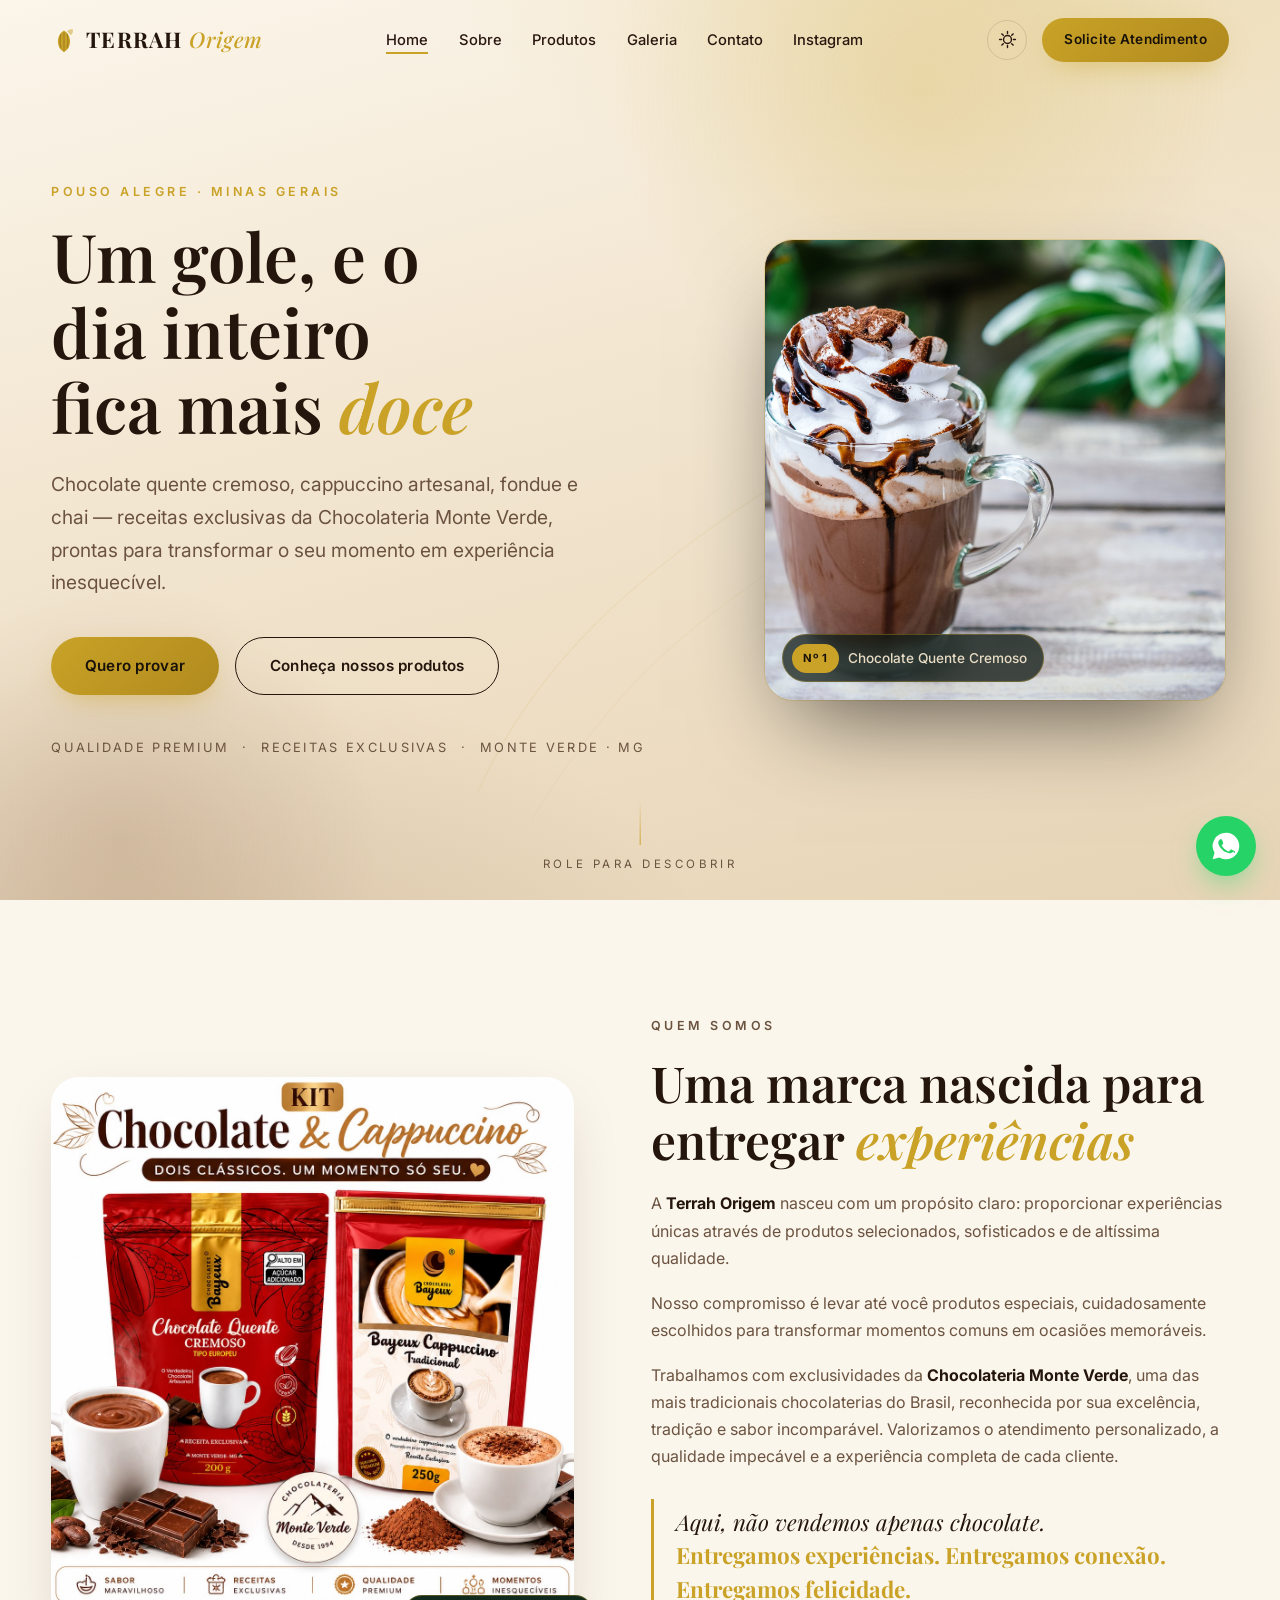
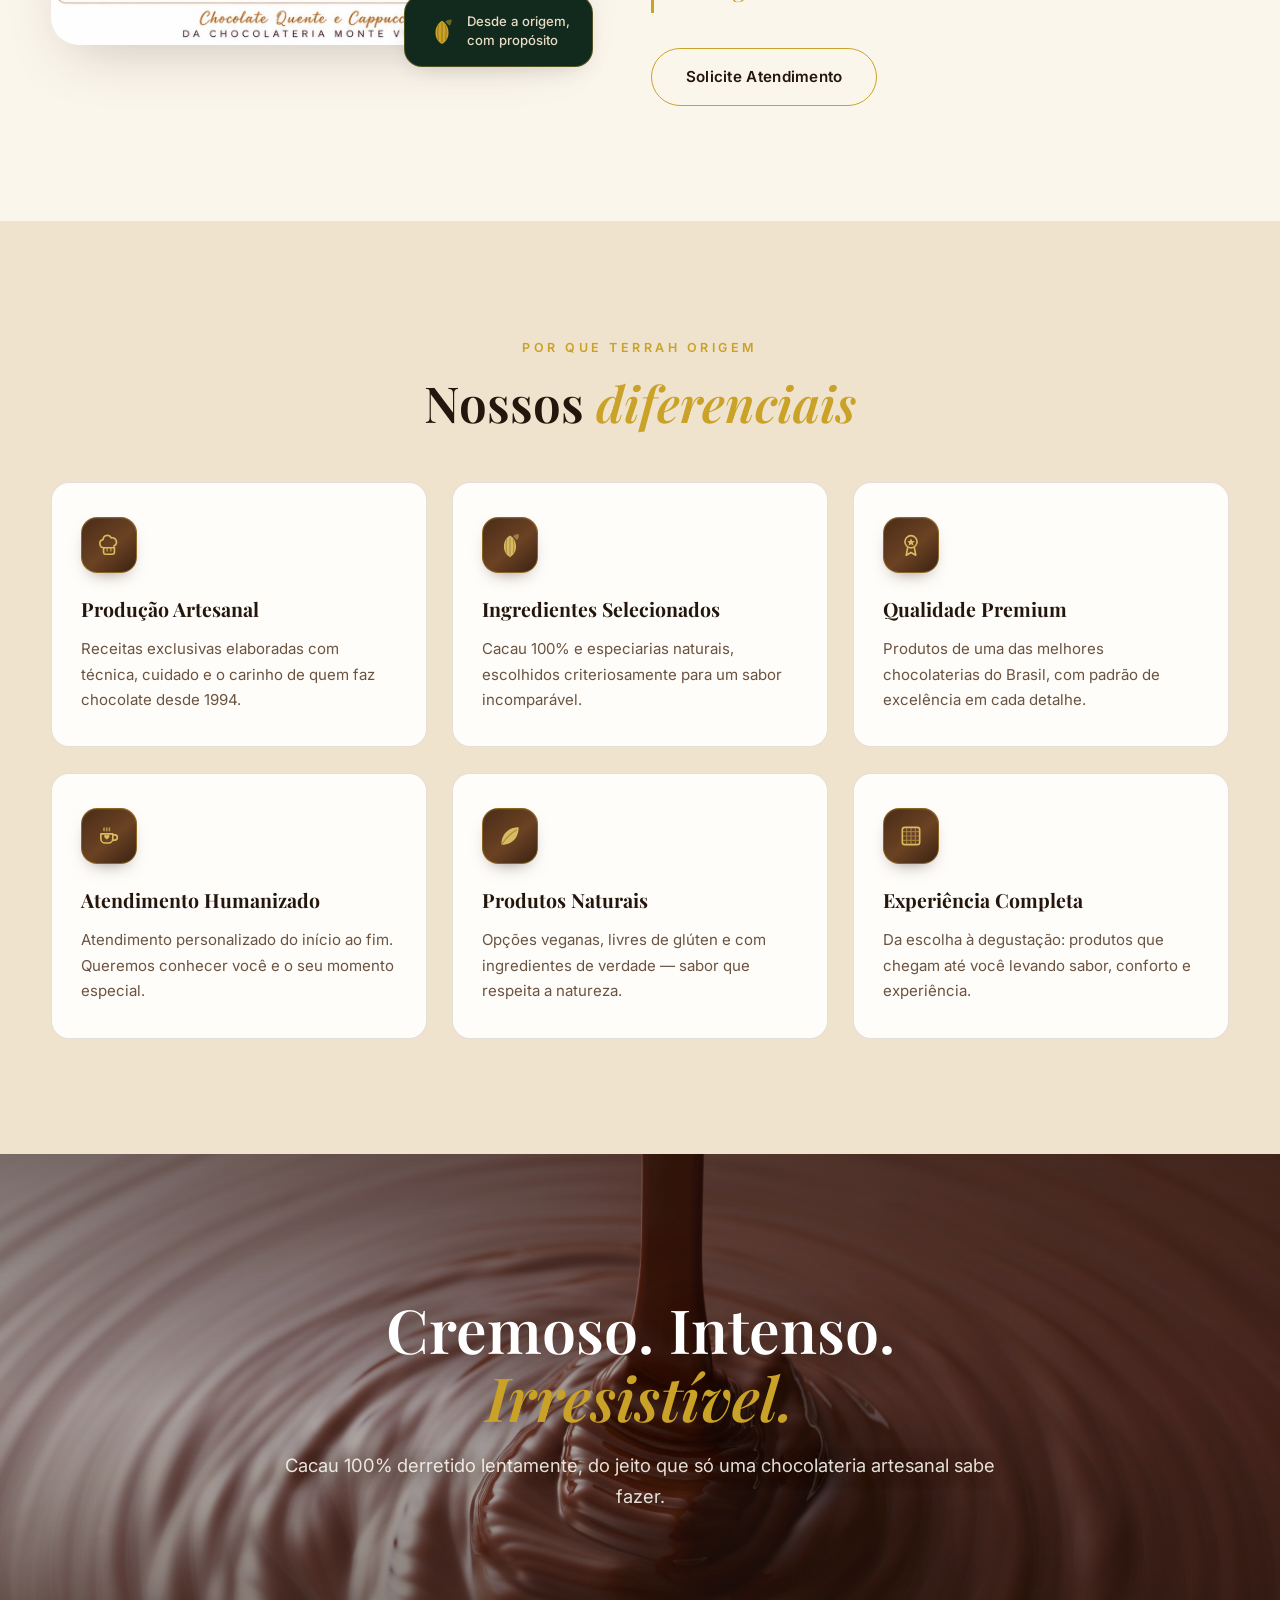
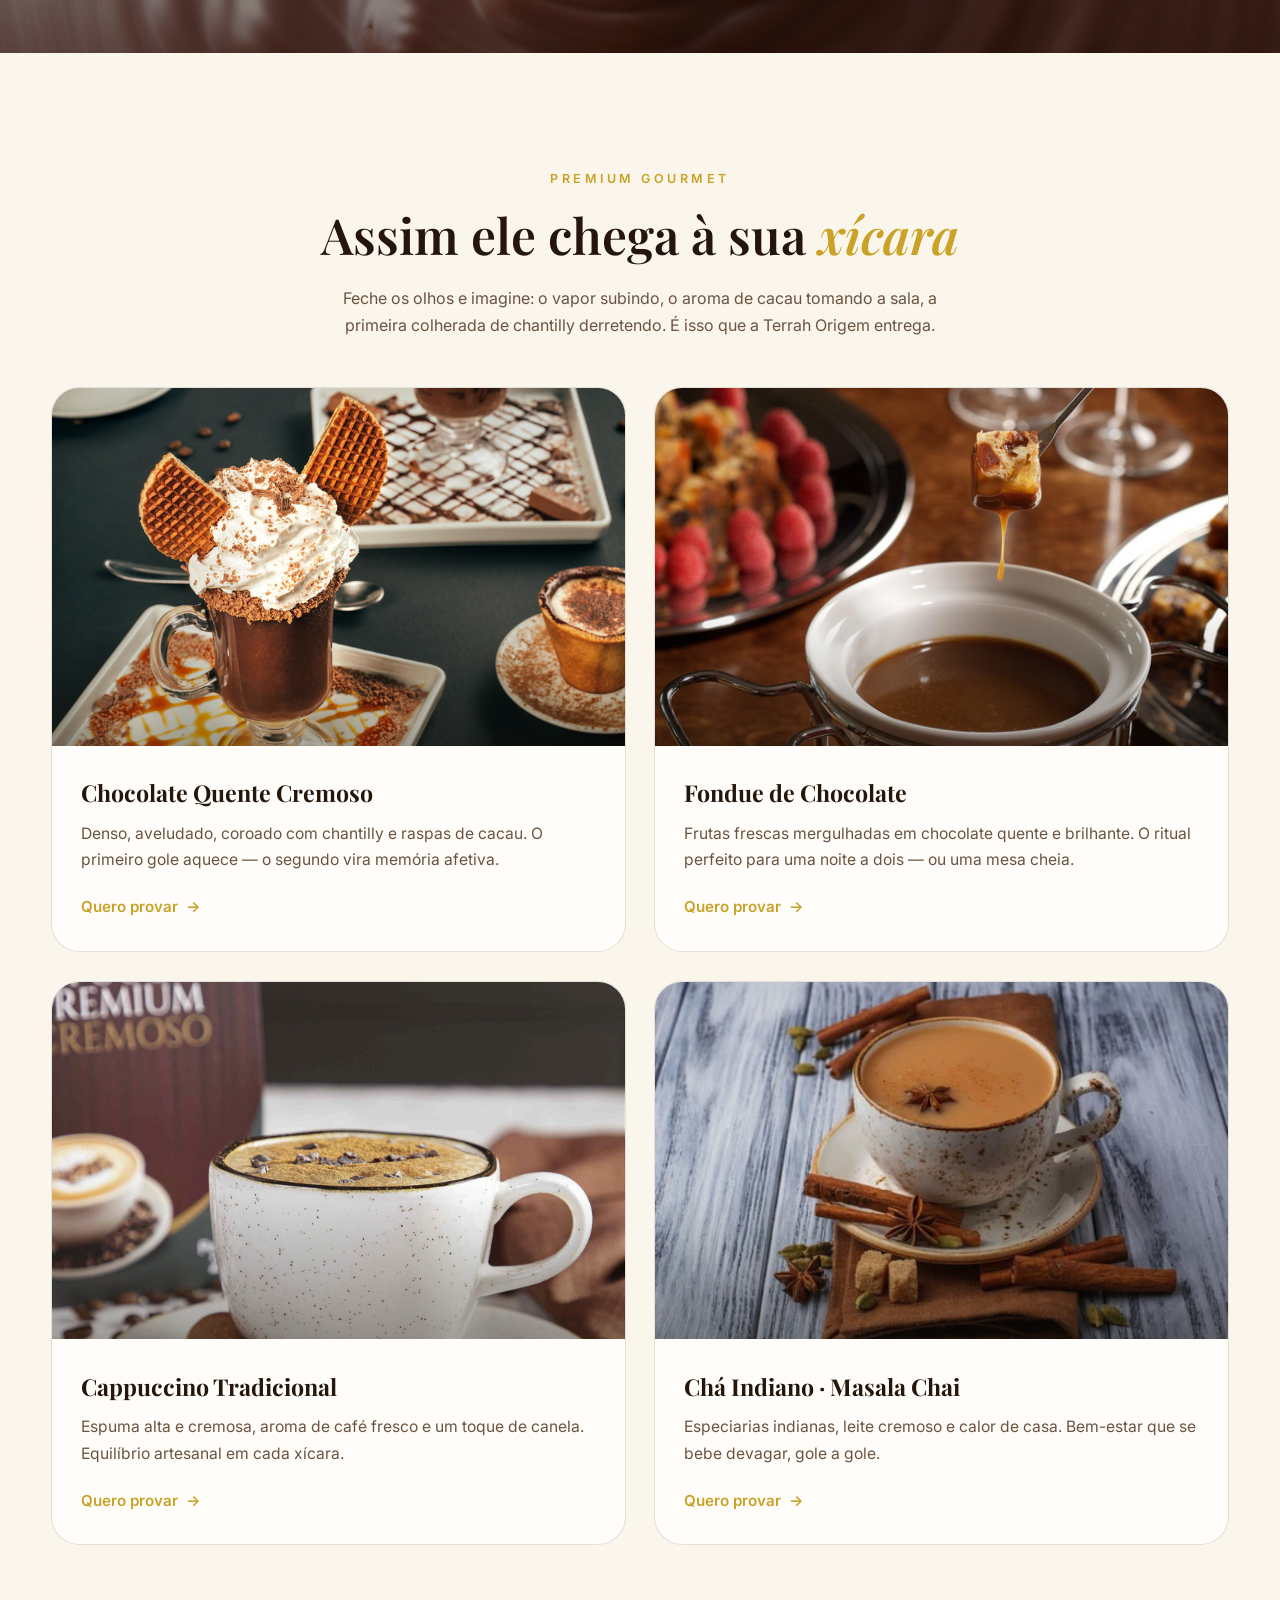
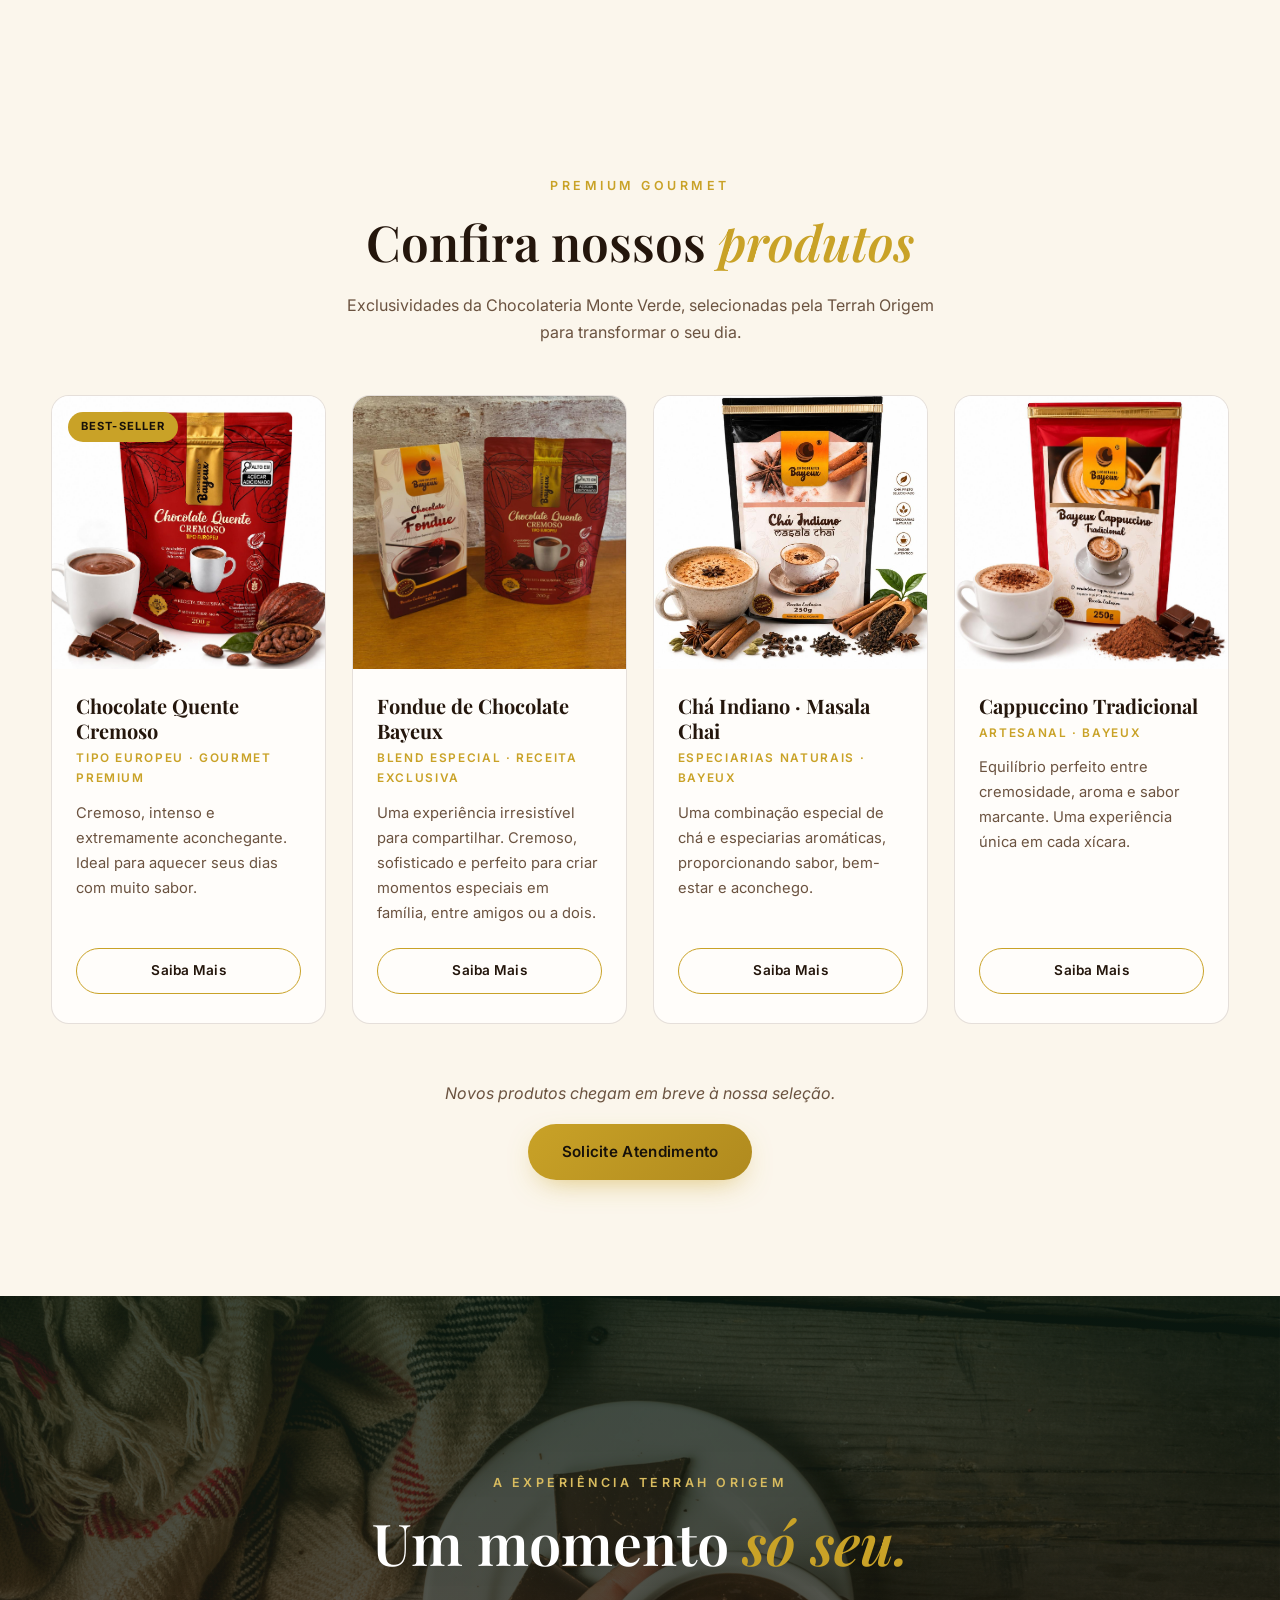
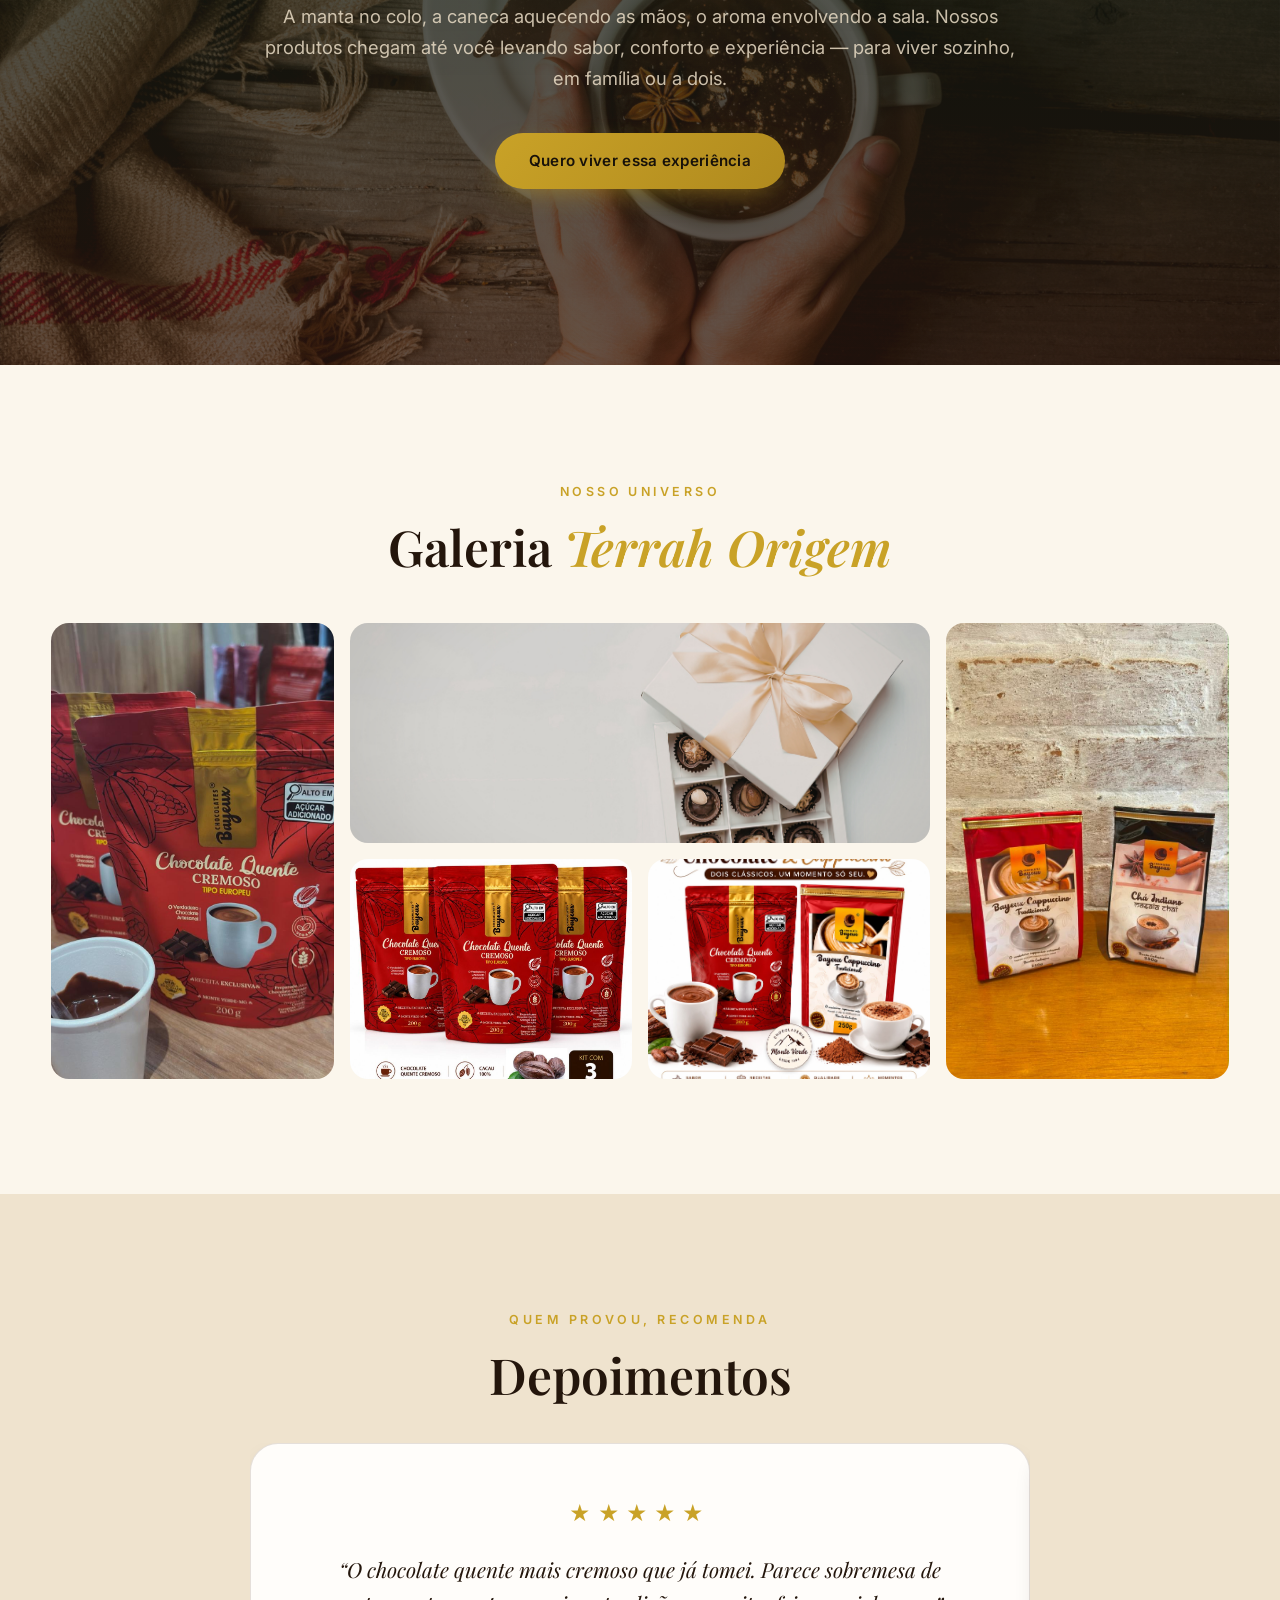
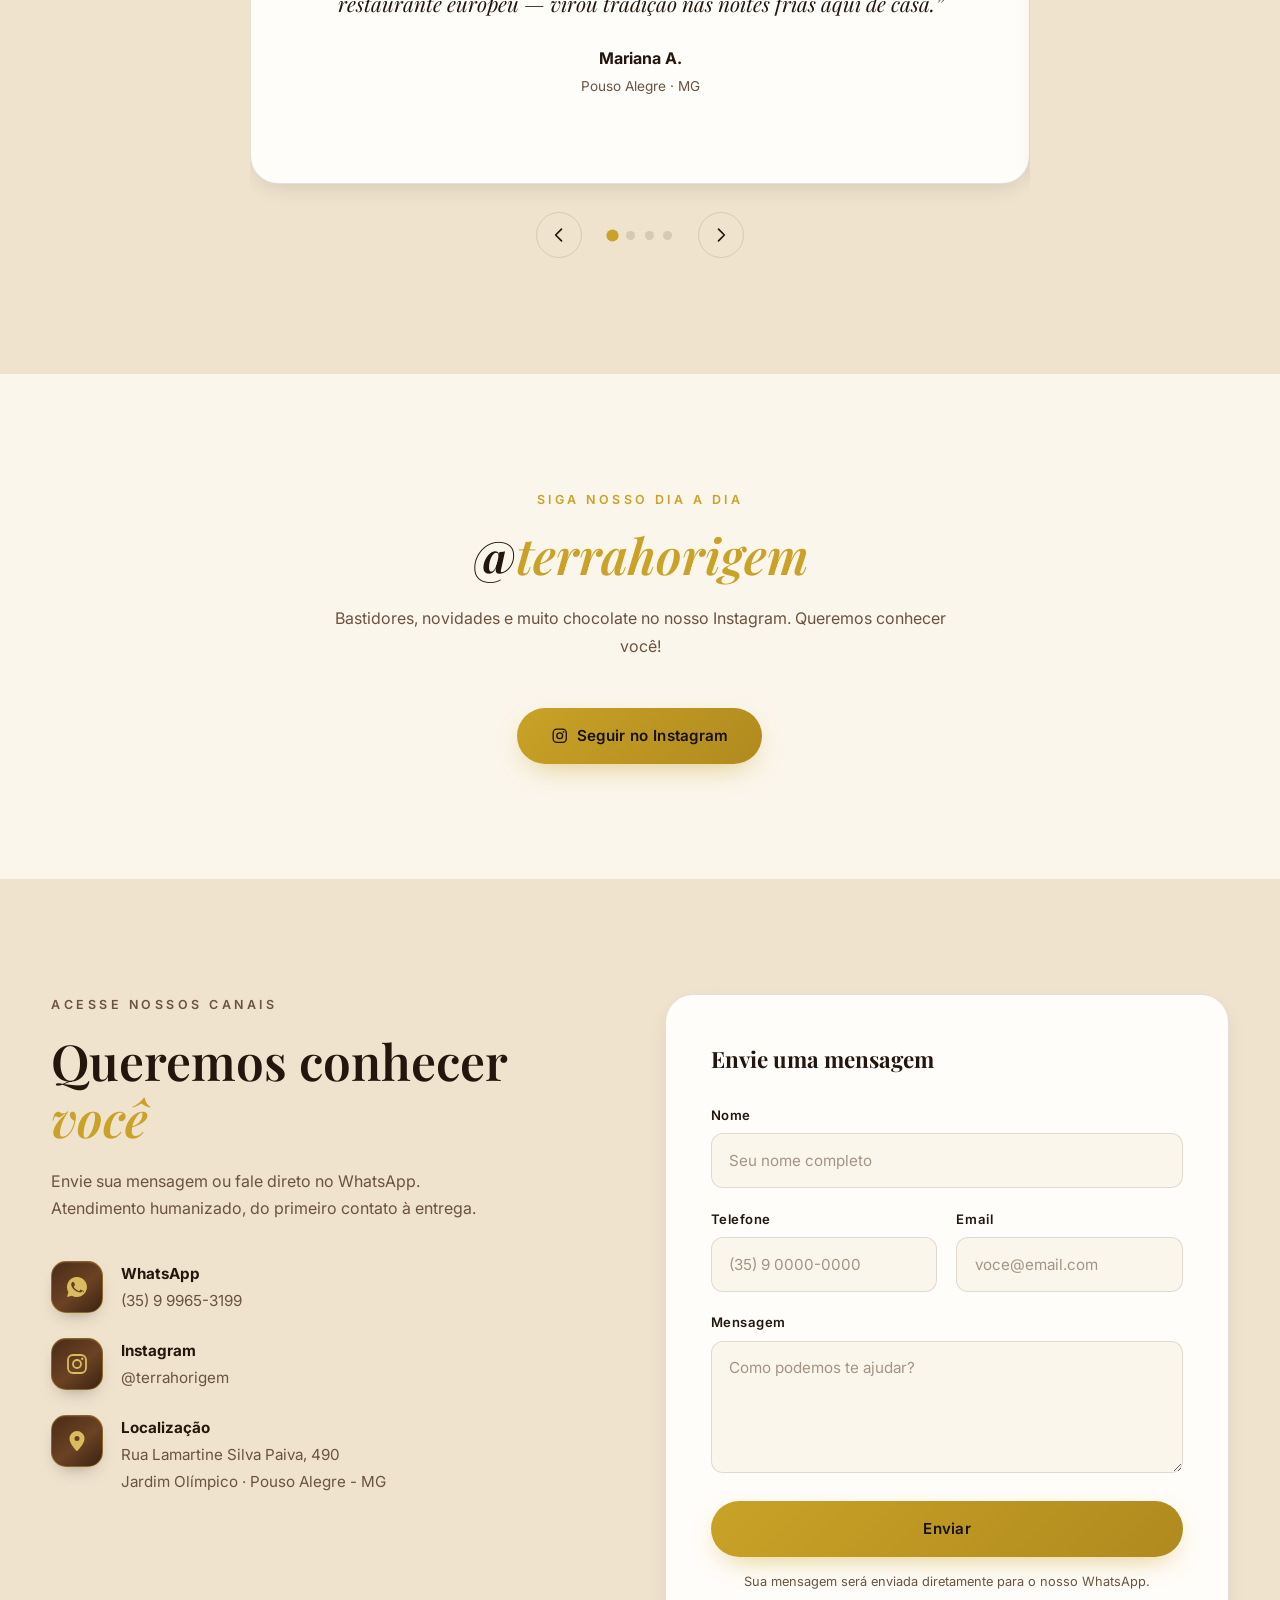
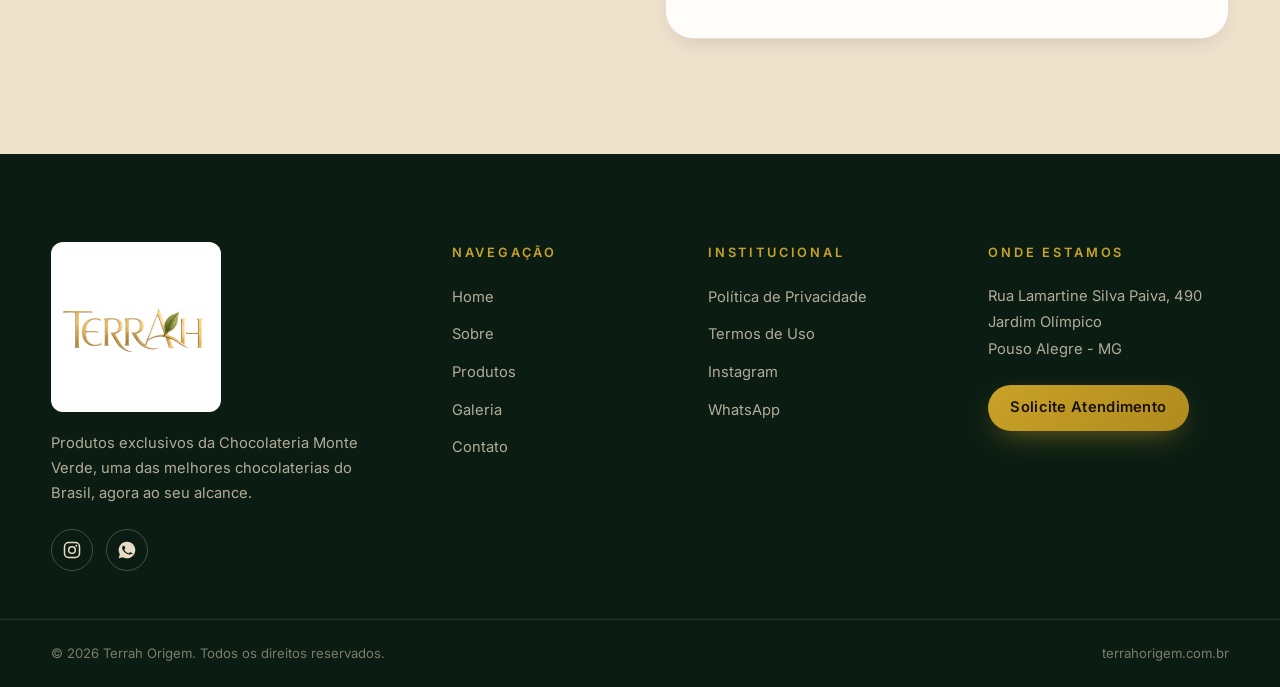
==== commit 1368cd9a: "Logo com fruto de cacau, icones tema chocolate e paleta harmonizada com as fotos Co-Authored-By: Cla" ====
--- a/index.html
+++ b/index.html
@@ -80,7 +80,13 @@
   <header class="header" id="header">
     <nav class="nav container" aria-label="Navegação principal">
       <a href="#inicio" class="brand" aria-label="Terrah Origem — início">
-        <svg class="brand__leaf" viewBox="0 0 24 24" aria-hidden="true"><path d="M12 2C7 7 4 12 4 16a8 8 0 0 0 16 0c0-4-3-9-8-14Zm0 18a6 6 0 0 1-6-6c0-.5.05-1 .16-1.6C8.5 14.6 10.9 16.5 12 20Z" fill="currentColor"/></svg>
+        <svg class="brand__leaf" viewBox="0 0 24 24" aria-hidden="true">
+          <path d="M14.8 4c1.4-1.4 3.3-2 5.4-1.8.2 2.1-.4 4-1.8 5.4" fill="currentColor" opacity=".5"/>
+          <path d="M12 3.3c-3.6 2.1-5.6 5.9-5.6 10.1 0 4.5 2.5 8.1 5.6 9.8 3.1-1.7 5.6-5.3 5.6-9.8 0-4.2-2-8-5.6-10.1Z" fill="currentColor"/>
+          <g opacity=".24" stroke="#2A1810" stroke-width="1.1" fill="none" stroke-linecap="round">
+            <path d="M12 5.3v16"/><path d="M9 7c-.9 3.9-.9 8.4 0 12.3"/><path d="M15 7c.9 3.9.9 8.4 0 12.3"/>
+          </g>
+        </svg>
         <span class="brand__name">Terrah <em>Origem</em></span>
       </a>
 
@@ -153,7 +159,7 @@
         <div class="about__media reveal">
           <img src="img/kit-chocolate-cappuccino.jpg" alt="Kit Chocolate Quente e Cappuccino da Chocolateria Monte Verde" loading="lazy" width="900" height="900">
           <div class="about__stamp" aria-hidden="true">
-            <svg viewBox="0 0 24 24"><path d="M12 2C7 7 4 12 4 16a8 8 0 0 0 16 0c0-4-3-9-8-14Z" fill="currentColor"/></svg>
+            <svg viewBox="0 0 24 24"><path d="M14.8 4c1.4-1.4 3.3-2 5.4-1.8.2 2.1-.4 4-1.8 5.4" fill="currentColor" opacity=".5"/><path d="M12 3.3c-3.6 2.1-5.6 5.9-5.6 10.1 0 4.5 2.5 8.1 5.6 9.8 3.1-1.7 5.6-5.3 5.6-9.8 0-4.2-2-8-5.6-10.1Z" fill="currentColor"/><g opacity=".24" stroke="#2A1810" stroke-width="1.1" fill="none" stroke-linecap="round"><path d="M12 5.3v16"/><path d="M9 7c-.9 3.9-.9 8.4 0 12.3"/><path d="M15 7c.9 3.9.9 8.4 0 12.3"/></g></svg>
             <span>Desde a origem,<br>com propósito</span>
           </div>
         </div>
@@ -183,37 +189,37 @@
 
         <div class="features__grid">
           <article class="feature-card reveal">
-            <div class="feature-card__icon" aria-hidden="true"><svg viewBox="0 0 24 24"><path d="M12 3a4 4 0 0 1 4 4c0 1.5-.8 2.7-2 3.4V12h3a3 3 0 0 1 3 3v1h-2v-1a1 1 0 0 0-1-1h-3v6h-4v-6H7a1 1 0 0 0-1 1v1H4v-1a3 3 0 0 1 3-3h3v-1.6A4 4 0 0 1 12 3Z" fill="currentColor"/></svg></div>
+            <div class="feature-card__icon" aria-hidden="true"><svg viewBox="0 0 24 24" fill="none" stroke="currentColor" stroke-width="1.5" stroke-linecap="round" stroke-linejoin="round"><path d="M7 14.5V19a1.5 1.5 0 0 0 1.5 1.5h7A1.5 1.5 0 0 0 17 19v-4.5"/><path d="M7.5 14.5a3.8 3.8 0 0 1-1-7.5 4 4 0 0 1 7.6-1.6 4 4 0 0 1 2.9 7.3 3.8 3.8 0 0 1-.5.3"/><path d="M7 14.5h10"/><path d="M10.3 14.5v3M13.7 14.5v3" opacity=".6"/></svg></div>
             <h3>Produção Artesanal</h3>
             <p>Receitas exclusivas elaboradas com técnica, cuidado e o carinho de quem faz chocolate desde 1994.</p>
           </article>
 
           <article class="feature-card reveal delay-1">
-            <div class="feature-card__icon" aria-hidden="true"><svg viewBox="0 0 24 24"><path d="m12 2 2.6 5.9 6.4.6-4.8 4.3 1.4 6.2L12 15.8 6.4 19l1.4-6.2L3 8.5l6.4-.6L12 2Z" fill="currentColor"/></svg></div>
+            <div class="feature-card__icon" aria-hidden="true"><svg viewBox="0 0 24 24"><path d="M14.8 4c1.4-1.4 3.3-2 5.4-1.8.2 2.1-.4 4-1.8 5.4" fill="currentColor" opacity=".5"/><path d="M12 3.3c-3.6 2.1-5.6 5.9-5.6 10.1 0 4.5 2.5 8.1 5.6 9.8 3.1-1.7 5.6-5.3 5.6-9.8 0-4.2-2-8-5.6-10.1Z" fill="currentColor"/><g opacity=".26" stroke="#2A1810" stroke-width="1.1" fill="none" stroke-linecap="round"><path d="M12 5.3v16"/><path d="M9 7c-.9 3.9-.9 8.4 0 12.3"/><path d="M15 7c.9 3.9.9 8.4 0 12.3"/></g></svg></div>
             <h3>Ingredientes Selecionados</h3>
             <p>Cacau 100% e especiarias naturais, escolhidos criteriosamente para um sabor incomparável.</p>
           </article>
 
           <article class="feature-card reveal delay-2">
-            <div class="feature-card__icon" aria-hidden="true"><svg viewBox="0 0 24 24"><path d="M12 2a7 7 0 0 1 7 7c0 2.4-1.2 4.4-3 5.7V17a2 2 0 0 1-2 2h-4a2 2 0 0 1-2-2v-2.3A7 7 0 0 1 12 2Zm-2 19h4v1a1 1 0 0 1-1 1h-2a1 1 0 0 1-1-1v-1Z" fill="currentColor"/></svg></div>
+            <div class="feature-card__icon" aria-hidden="true"><svg viewBox="0 0 24 24" fill="none" stroke="currentColor" stroke-width="1.5" stroke-linejoin="round"><circle cx="12" cy="9" r="5.6"/><path d="m9 14 -1.4 7.4 4.4-2.5 4.4 2.5L15 14"/><path d="m12 6.1 1.1 2.2 2.4.2-1.8 1.6.6 2.4-2.3-1.3-2.3 1.3.6-2.4-1.8-1.6 2.4-.2Z" fill="currentColor" stroke="none"/></svg></div>
             <h3>Qualidade Premium</h3>
             <p>Produtos de uma das melhores chocolaterias do Brasil, com padrão de excelência em cada detalhe.</p>
           </article>
 
           <article class="feature-card reveal">
-            <div class="feature-card__icon" aria-hidden="true"><svg viewBox="0 0 24 24"><path d="M12 21s-7.5-4.6-10-9.2C.5 8 2.6 4.5 6.2 4.5c2 0 3.6 1 4.6 2.6.2.4.8.4 1 0 1-1.6 2.6-2.6 4.6-2.6 3.6 0 5.7 3.5 4.2 7.3C19.5 16.4 12 21 12 21Z" fill="currentColor"/></svg></div>
+            <div class="feature-card__icon" aria-hidden="true"><svg viewBox="0 0 24 24" fill="none" stroke="currentColor" stroke-width="1.5" stroke-linecap="round" stroke-linejoin="round"><path d="M4.5 10h11v4.5a4 4 0 0 1-4 4h-3a4 4 0 0 1-4-4Z"/><path d="M15.5 11h1.8a2.4 2.4 0 0 1 0 4.8h-1.8"/><path d="M10 15.2c-1.7-1.1-2.5-2.1-2.5-3.1 0-.8.6-1.3 1.3-1.3.5 0 1 .3 1.2.8.2-.5.7-.8 1.2-.8.7 0 1.3.5 1.3 1.3 0 1-.8 2-2.5 3.1Z" fill="currentColor" stroke="none"/><path d="M7.5 7c-.4-.8-.4-1.5 0-2.3M10 7c-.4-.8-.4-1.5 0-2.3M12.5 7c-.4-.8-.4-1.5 0-2.3" opacity=".7"/></svg></div>
             <h3>Atendimento Humanizado</h3>
             <p>Atendimento personalizado do início ao fim. Queremos conhecer você e o seu momento especial.</p>
           </article>
 
           <article class="feature-card reveal delay-1">
-            <div class="feature-card__icon" aria-hidden="true"><svg viewBox="0 0 24 24"><path d="M12 2C7 7 4 12 4 16a8 8 0 0 0 16 0c0-4-3-9-8-14Zm0 18a6 6 0 0 1-6-6c0-.5.05-1 .16-1.6C8.5 14.6 10.9 16.5 12 20Z" fill="currentColor"/></svg></div>
+            <div class="feature-card__icon" aria-hidden="true"><svg viewBox="0 0 24 24"><path d="M4 20c0-9.2 6.1-16 16-16 0 10.2-6.1 16-16 16Z" fill="currentColor"/><path d="M4.5 19.5C8.5 13.5 12.5 9.5 18 6.5" fill="none" stroke="#2A1810" stroke-width="1.2" opacity=".28" stroke-linecap="round"/></svg></div>
             <h3>Produtos Naturais</h3>
             <p>Opções veganas, livres de glúten e com ingredientes de verdade — sabor que respeita a natureza.</p>
           </article>
 
           <article class="feature-card reveal delay-2">
-            <div class="feature-card__icon" aria-hidden="true"><svg viewBox="0 0 24 24"><path d="M20 4s-7 0-11 4c-2.5 2.5-3 6-1.5 8.5L4 20l1.4 1.4 3.1-3.1C11 19.5 14 19 16 17c4-4 4-13 4-13ZM9.9 16.1C8.5 14.7 9 12 11 10c1.6-1.6 4.6-2.3 6.6-2.6-.3 2-1 5-2.6 6.6-2 2-4.7 2.5-5.1 2.1Z" fill="currentColor"/></svg></div>
+            <div class="feature-card__icon" aria-hidden="true"><svg viewBox="0 0 24 24" fill="none" stroke="currentColor" stroke-width="1.5" stroke-linejoin="round"><rect x="4" y="4" width="16" height="16" rx="2.2"/><path d="M4 12h16M12 4v16M8 4v16M16 4v16M4 8h16M4 16h16" opacity=".5" stroke-width="1.1"/></svg></div>
             <h3>Experiência Completa</h3>
             <p>Da escolha à degustação: produtos que chegam até você levando sabor, conforto e experiência.</p>
           </article>
--- a/css/style.css
+++ b/css/style.css
@@ -19,12 +19,12 @@
   --white: #FFFFFF;
 
   /* Tema claro (padrão) */
-  --bg: var(--cream);
-  --bg-tinted: #F1E9D9;
-  --surface: #FFFFFF;
-  --text: #241407;
-  --text-soft: #5C4A38;
-  --heading: #1D2E22;
+  --bg: #FBF6EC;
+  --bg-tinted: #EFE3CE;
+  --surface: #FFFDFA;
+  --text: #2A1810;
+  --text-soft: #6B5340;
+  --heading: #24160C;
   --line: rgba(74, 44, 26, 0.14);
   --shadow: 0 20px 60px -20px rgba(42, 24, 16, 0.25);
   --shadow-sm: 0 8px 24px -10px rgba(42, 24, 16, 0.2);
@@ -206,8 +206,9 @@
   position: relative; min-height: 100svh;
   display: flex; align-items: center;
   background:
-    radial-gradient(1100px 600px at 85% -10%, rgba(201, 162, 39, 0.22), transparent 60%),
-    linear-gradient(165deg, #FBF7EE 0%, #F4EADA 45%, #EDDFC6 100%);
+    radial-gradient(1100px 600px at 85% -10%, rgba(201, 162, 39, 0.24), transparent 60%),
+    radial-gradient(900px 500px at 12% 108%, rgba(107, 66, 35, 0.16), transparent 62%),
+    linear-gradient(165deg, #FBF5EA 0%, #F2E5CF 46%, #E7D4B6 100%);
   color: var(--text);
   overflow: hidden;
   padding: 7.5rem 0 5rem;
@@ -357,15 +358,19 @@
   border-color: rgba(201, 162, 39, 0.5);
 }
 .feature-card__icon {
-  width: 54px; height: 54px; border-radius: 14px;
+  width: 56px; height: 56px; border-radius: 16px;
   display: grid; place-items: center;
-  background: linear-gradient(135deg, rgba(201, 162, 39, 0.16), rgba(201, 162, 39, 0.05));
-  border: 1px solid rgba(201, 162, 39, 0.35);
-  color: var(--gold);
+  background: linear-gradient(140deg, #4A2C18 0%, #6B4223 55%, #3A2212 100%);
+  border: 1px solid rgba(201, 162, 39, 0.45);
+  color: var(--gold-soft);
+  box-shadow: inset 0 1px 0 rgba(255, 255, 255, 0.08), 0 8px 18px -10px rgba(42, 24, 16, 0.6);
   margin-bottom: 1.3rem;
-  transition: transform 0.45s var(--ease);
-}
-.feature-card:hover .feature-card__icon { transform: scale(1.08) rotate(-4deg); }
+  transition: transform 0.45s var(--ease), box-shadow 0.45s var(--ease);
+}
+.feature-card:hover .feature-card__icon {
+  transform: scale(1.08) rotate(-4deg);
+  box-shadow: inset 0 1px 0 rgba(255, 255, 255, 0.12), 0 12px 24px -10px rgba(42, 24, 16, 0.7);
+}
 .feature-card__icon svg { width: 26px; height: 26px; }
 .feature-card h3 { font-size: 1.22rem; margin-bottom: 0.6rem; }
 .feature-card p { font-size: 0.94rem; color: var(--text-soft); }
@@ -673,12 +678,15 @@
 .contact__channels { margin-top: 2.4rem; display: flex; flex-direction: column; gap: 1.5rem; }
 .contact__channels li { display: flex; align-items: flex-start; gap: 1.1rem; }
 .contact__icon {
-  width: 50px; height: 50px; border-radius: 14px; flex-shrink: 0;
+  width: 52px; height: 52px; border-radius: 15px; flex-shrink: 0;
   display: grid; place-items: center;
-  background: linear-gradient(135deg, rgba(201, 162, 39, 0.16), rgba(201, 162, 39, 0.05));
-  border: 1px solid rgba(201, 162, 39, 0.35);
-  color: var(--gold);
-}
+  background: linear-gradient(140deg, #4A2C18 0%, #6B4223 55%, #3A2212 100%);
+  border: 1px solid rgba(201, 162, 39, 0.45);
+  color: var(--gold-soft);
+  box-shadow: inset 0 1px 0 rgba(255, 255, 255, 0.08), 0 8px 18px -10px rgba(42, 24, 16, 0.5);
+  transition: transform 0.35s var(--ease);
+}
+.contact__channels li:hover .contact__icon { transform: translateY(-3px) scale(1.05); }
 .contact__icon svg { width: 24px; height: 24px; }
 .contact__channels strong { display: block; color: var(--heading); font-size: 0.95rem; }
 .contact__channels a, .contact__channels div > span { color: var(--text-soft); font-size: 0.95rem; }
